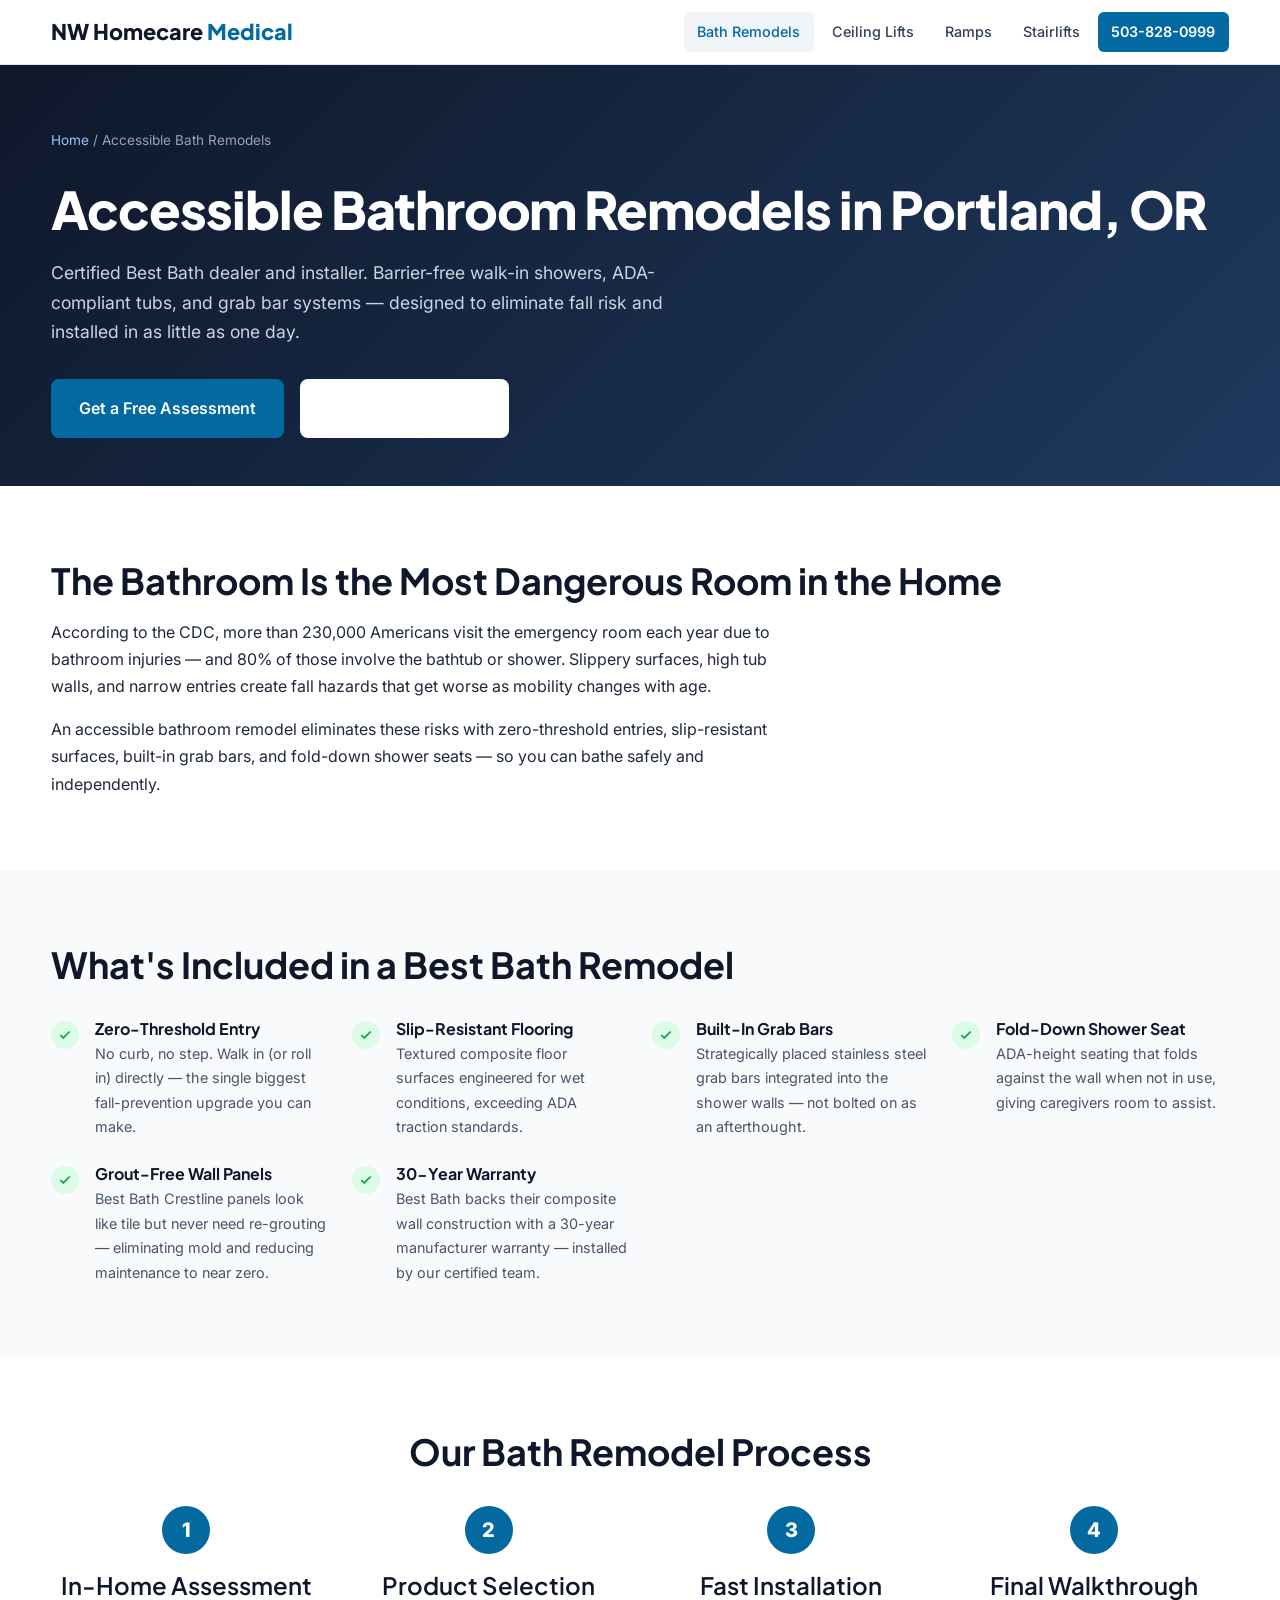
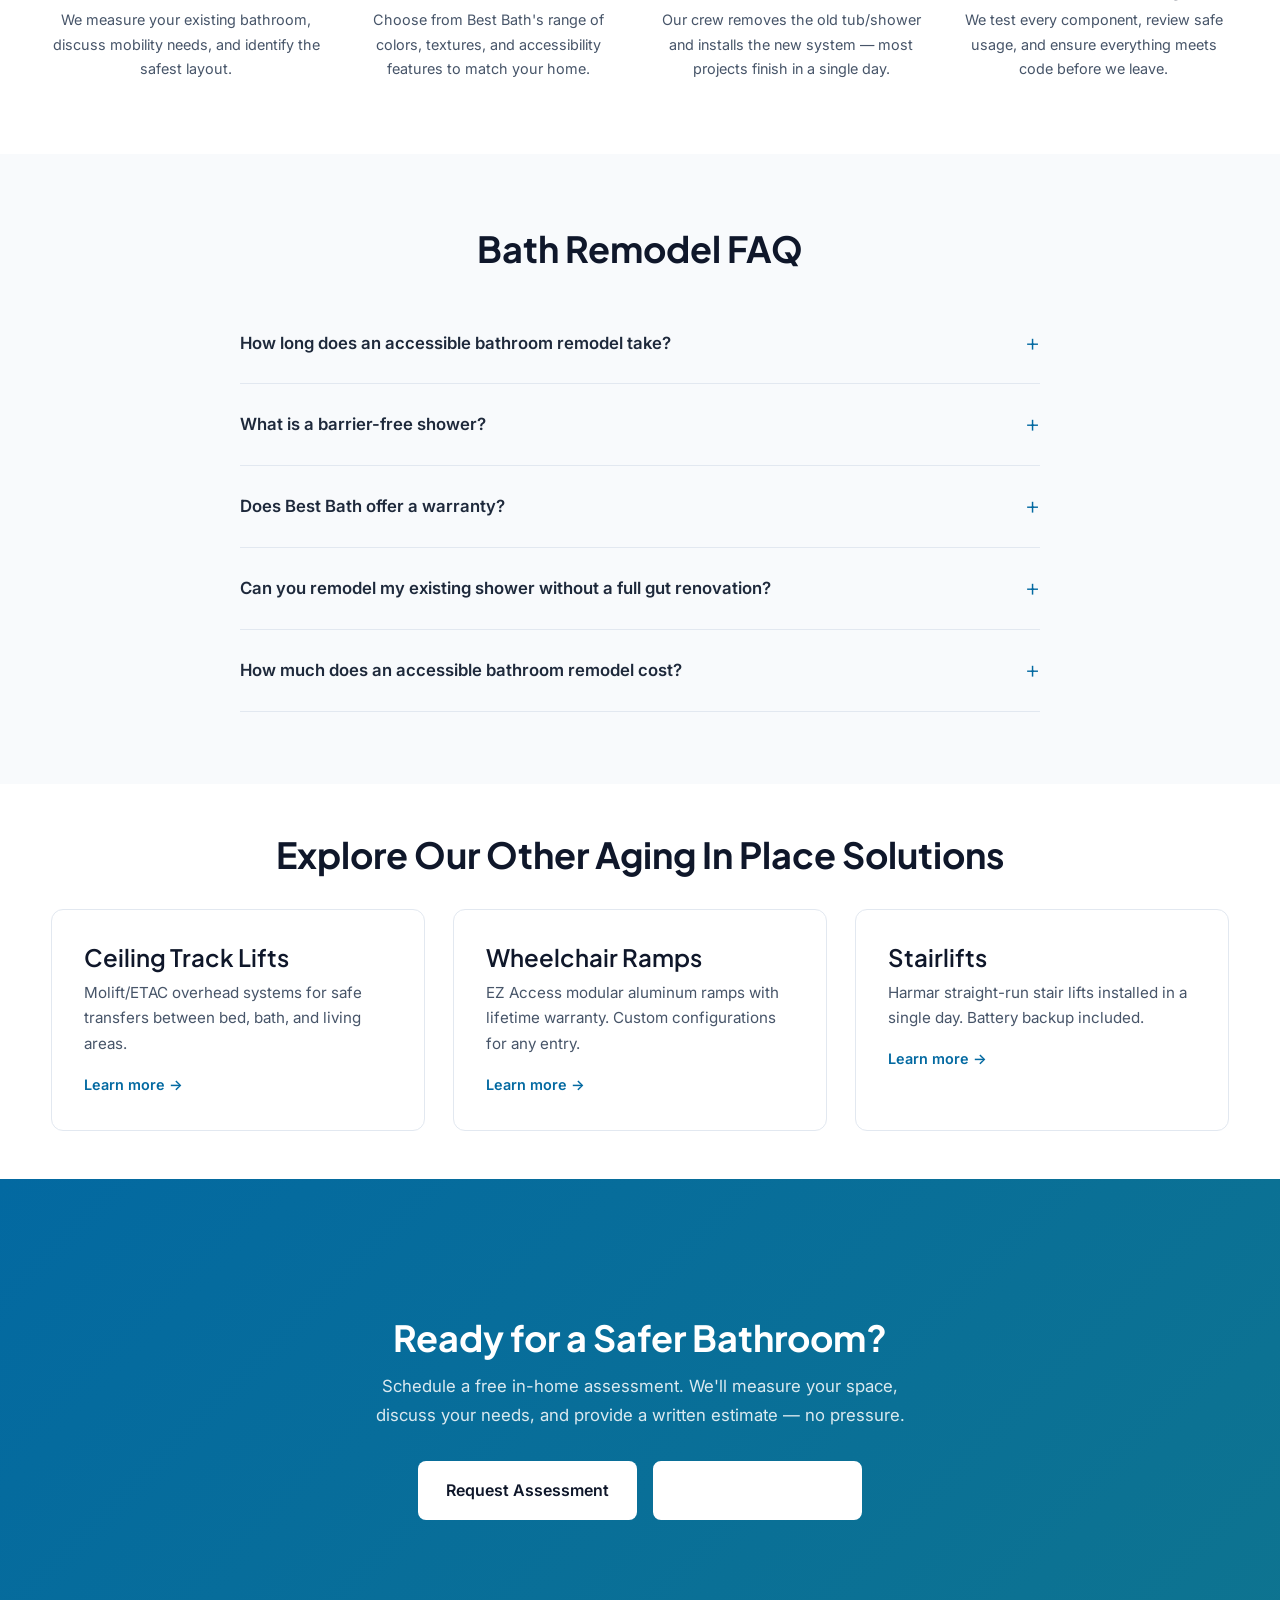
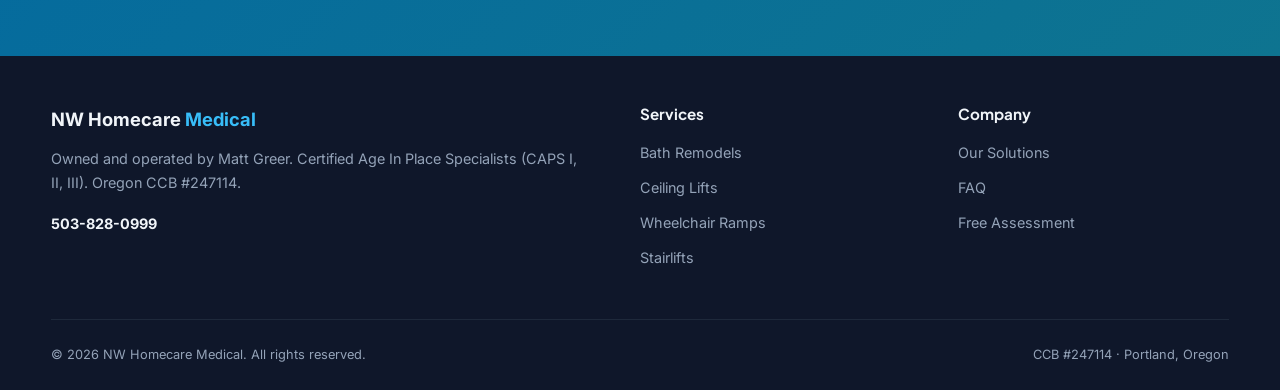
==== bath-remodel/index.html @ 517ac366 "Initial build: NW Homecare Medical demo site 5-page static site for nwhomecaremed.com with full SEO/" ====
<!DOCTYPE html>
<html lang="en">
<head>
    <meta charset="UTF-8">
    <meta name="viewport" content="width=device-width, initial-scale=1">

    <title>Accessible Bathroom Remodel Portland — Best Bath Walk-In Showers | NW Homecare Medical</title>
    <meta name="description" content="Best Bath certified dealer in Portland, OR. Barrier-free walk-in showers, ADA-compliant tubs &amp; grab bars. 30-year warranty. Installed in as little as one day. Free assessment — call 503-828-0999.">
    <meta name="robots" content="index, follow, max-image-preview:large">
    <link rel="canonical" href="https://nwhomecaremed.com/bath-remodel/">

    <meta property="og:locale" content="en_US">
    <meta property="og:type" content="website">
    <meta property="og:title" content="Accessible Bathroom Remodel Portland — Best Bath Walk-In Showers">
    <meta property="og:description" content="Barrier-free walk-in showers and ADA-compliant bathroom retrofits by a CAPS-certified installer in Portland, OR. 30-year warranty.">
    <meta property="og:url" content="https://nwhomecaremed.com/bath-remodel/">
    <meta property="og:site_name" content="NW Homecare Medical">
    <meta name="twitter:card" content="summary_large_image">

    <link rel="preconnect" href="https://fonts.googleapis.com">
    <link rel="preconnect" href="https://fonts.gstatic.com" crossorigin>
    <link href="https://fonts.googleapis.com/css2?family=Inter:wght@400;500;600&family=Plus+Jakarta+Sans:wght@600;700;800&display=swap" rel="stylesheet">
    <link rel="stylesheet" href="/assets/css/main.css">

    <script type="application/ld+json">
    {
        "@context": "https://schema.org",
        "@type": "Service",
        "serviceType": "Accessible Bathroom Remodel",
        "provider": {
            "@type": "HomeAndConstructionBusiness",
            "name": "NW Homecare Medical",
            "telephone": "+1-503-828-0999",
            "url": "https://nwhomecaremed.com",
            "address": {"@type": "PostalAddress", "addressLocality": "Portland", "addressRegion": "OR", "addressCountry": "US"}
        },
        "areaServed": {"@type": "State", "name": "Oregon"},
        "description": "Best Bath certified dealer providing barrier-free walk-in shower installations, ADA-compliant tub retrofits, and grab bar systems for aging in place.",
        "brand": {"@type": "Brand", "name": "Best Bath"}
    }
    </script>

    <script type="application/ld+json">
    {
        "@context": "https://schema.org",
        "@type": "FAQPage",
        "mainEntity": [
            {
                "@type": "Question",
                "name": "How long does an accessible bathroom remodel take?",
                "acceptedAnswer": {"@type": "Answer", "text": "Most Best Bath walk-in shower installations are completed in one day. A more complex full-bathroom remodel with plumbing changes may take 2–3 days."}
            },
            {
                "@type": "Question",
                "name": "What is a barrier-free shower?",
                "acceptedAnswer": {"@type": "Answer", "text": "A barrier-free (or zero-threshold) shower has no step or curb to step over. This eliminates the #1 bathroom fall hazard and allows wheelchair or walker access directly into the shower."}
            },
            {
                "@type": "Question",
                "name": "Does Best Bath offer a warranty?",
                "acceptedAnswer": {"@type": "Answer", "text": "Yes. Best Bath offers a 30-year warranty on their composite wall construction. As a certified dealer, NW Homecare Medical ensures your installation is fully covered."}
            },
            {
                "@type": "Question",
                "name": "Can you remodel my existing shower without a full gut renovation?",
                "acceptedAnswer": {"@type": "Answer", "text": "Yes. Best Bath's multi-piece prefabricated systems are designed to retrofit into existing bathroom spaces. In many cases we can install a new accessible shower without tearing down walls."}
            }
        ]
    }
    </script>
</head>
<body>

<!-- HEADER -->
<header class="site-header">
    <div class="container header-inner">
        <a href="/" class="logo">NW Homecare <span>Medical</span></a>
        <button class="nav-toggle" aria-label="Toggle navigation" onclick="document.querySelector('.nav-main').classList.toggle('open')">
            <span></span><span></span><span></span>
        </button>
        <nav class="nav-main" aria-label="Main">
            <a href="/bath-remodel/" class="active">Bath Remodels</a>
            <a href="/overhead-lifts/">Ceiling Lifts</a>
            <a href="/wheelchair-ramps/">Ramps</a>
            <a href="/stairlifts/">Stairlifts</a>
            <a href="tel:5038280999" class="nav-cta">503-828-0999</a>
        </nav>
    </div>
</header>

<!-- HERO -->
<section class="service-hero">
    <div class="container">
        <div class="breadcrumb"><a href="/">Home</a> / Accessible Bath Remodels</div>
        <h1>Accessible Bathroom Remodels in Portland, OR</h1>
        <p>Certified Best Bath dealer and installer. Barrier-free walk-in showers, ADA-compliant tubs, and grab bar systems — designed to eliminate fall risk and installed in as little as one day.</p>
        <div class="btn-group mt-2" style="justify-content:flex-start">
            <a href="/#contact" class="btn btn-primary">Get a Free Assessment</a>
            <a href="tel:5038280999" class="btn btn-secondary" style="border-color:#fff;color:#fff">Call 503-828-0999</a>
        </div>
    </div>
</section>

<!-- WHY BATHROOM FALLS MATTER -->
<section class="section">
    <div class="container">
        <h2>The Bathroom Is the Most Dangerous Room in the Home</h2>
        <p class="mt-1">According to the CDC, more than 230,000 Americans visit the emergency room each year due to bathroom injuries — and 80% of those involve the bathtub or shower. Slippery surfaces, high tub walls, and narrow entries create fall hazards that get worse as mobility changes with age.</p>
        <p class="mt-1">An accessible bathroom remodel eliminates these risks with zero-threshold entries, slip-resistant surfaces, built-in grab bars, and fold-down shower seats — so you can bathe safely and independently.</p>
    </div>
</section>

<!-- FEATURES -->
<section class="section section--alt">
    <div class="container">
        <h2>What's Included in a Best Bath Remodel</h2>
        <div class="features-grid mt-2">
            <div class="feature">
                <div class="feature-check"><svg viewBox="0 0 24 24" fill="none" stroke="currentColor" stroke-width="3"><path d="M20 6L9 17l-5-5"/></svg></div>
                <div>
                    <h4>Zero-Threshold Entry</h4>
                    <p>No curb, no step. Walk in (or roll in) directly — the single biggest fall-prevention upgrade you can make.</p>
                </div>
            </div>
            <div class="feature">
                <div class="feature-check"><svg viewBox="0 0 24 24" fill="none" stroke="currentColor" stroke-width="3"><path d="M20 6L9 17l-5-5"/></svg></div>
                <div>
                    <h4>Slip-Resistant Flooring</h4>
                    <p>Textured composite floor surfaces engineered for wet conditions, exceeding ADA traction standards.</p>
                </div>
            </div>
            <div class="feature">
                <div class="feature-check"><svg viewBox="0 0 24 24" fill="none" stroke="currentColor" stroke-width="3"><path d="M20 6L9 17l-5-5"/></svg></div>
                <div>
                    <h4>Built-In Grab Bars</h4>
                    <p>Strategically placed stainless steel grab bars integrated into the shower walls — not bolted on as an afterthought.</p>
                </div>
            </div>
            <div class="feature">
                <div class="feature-check"><svg viewBox="0 0 24 24" fill="none" stroke="currentColor" stroke-width="3"><path d="M20 6L9 17l-5-5"/></svg></div>
                <div>
                    <h4>Fold-Down Shower Seat</h4>
                    <p>ADA-height seating that folds against the wall when not in use, giving caregivers room to assist.</p>
                </div>
            </div>
            <div class="feature">
                <div class="feature-check"><svg viewBox="0 0 24 24" fill="none" stroke="currentColor" stroke-width="3"><path d="M20 6L9 17l-5-5"/></svg></div>
                <div>
                    <h4>Grout-Free Wall Panels</h4>
                    <p>Best Bath Crestline panels look like tile but never need re-grouting — eliminating mold and reducing maintenance to near zero.</p>
                </div>
            </div>
            <div class="feature">
                <div class="feature-check"><svg viewBox="0 0 24 24" fill="none" stroke="currentColor" stroke-width="3"><path d="M20 6L9 17l-5-5"/></svg></div>
                <div>
                    <h4>30-Year Warranty</h4>
                    <p>Best Bath backs their composite wall construction with a 30-year manufacturer warranty — installed by our certified team.</p>
                </div>
            </div>
        </div>
    </div>
</section>

<!-- PROCESS -->
<section class="section">
    <div class="container">
        <h2 class="text-center">Our Bath Remodel Process</h2>
        <div class="process-steps">
            <div class="step">
                <h3>In-Home Assessment</h3>
                <p>We measure your existing bathroom, discuss mobility needs, and identify the safest layout.</p>
            </div>
            <div class="step">
                <h3>Product Selection</h3>
                <p>Choose from Best Bath's range of colors, textures, and accessibility features to match your home.</p>
            </div>
            <div class="step">
                <h3>Fast Installation</h3>
                <p>Our crew removes the old tub/shower and installs the new system — most projects finish in a single day.</p>
            </div>
            <div class="step">
                <h3>Final Walkthrough</h3>
                <p>We test every component, review safe usage, and ensure everything meets code before we leave.</p>
            </div>
        </div>
    </div>
</section>

<!-- FAQ -->
<section class="section section--alt" id="faq">
    <div class="container">
        <h2 class="text-center">Bath Remodel FAQ</h2>
        <div class="faq-list">
            <details class="faq-item">
                <summary>How long does an accessible bathroom remodel take?</summary>
                <div class="faq-answer">Most Best Bath walk-in shower installations are completed in one day. A more complex full-bathroom remodel with plumbing changes may take 2–3 days. We'll give you a clear timeline during your assessment.</div>
            </details>
            <details class="faq-item">
                <summary>What is a barrier-free shower?</summary>
                <div class="faq-answer">A barrier-free (or zero-threshold) shower has no step or curb to step over. This eliminates the #1 bathroom fall hazard and allows wheelchair or walker access directly into the shower area.</div>
            </details>
            <details class="faq-item">
                <summary>Does Best Bath offer a warranty?</summary>
                <div class="faq-answer">Yes. Best Bath offers a 30-year warranty on their composite wall construction. As a certified dealer, NW Homecare Medical ensures your installation is fully backed by the manufacturer.</div>
            </details>
            <details class="faq-item">
                <summary>Can you remodel my existing shower without a full gut renovation?</summary>
                <div class="faq-answer">In most cases, yes. Best Bath's multi-piece prefabricated systems are designed to retrofit into existing bathroom spaces without tearing down walls. We fit the new system within your current footprint.</div>
            </details>
            <details class="faq-item">
                <summary>How much does an accessible bathroom remodel cost?</summary>
                <div class="faq-answer">A typical Best Bath walk-in shower retrofit ranges from $5,000 to $15,000 depending on size, features, and site conditions. We provide free written estimates after an in-home assessment.</div>
            </details>
        </div>
    </div>
</section>

<!-- CROSS-LINKS -->
<section class="section cross-links">
    <div class="container">
        <h2>Explore Our Other Aging In Place Solutions</h2>
        <div class="card-grid">
            <a href="/overhead-lifts/" class="card" style="text-decoration:none;color:inherit">
                <h3>Ceiling Track Lifts</h3>
                <p>Molift/ETAC overhead systems for safe transfers between bed, bath, and living areas.</p>
                <span class="card-link">Learn more →</span>
            </a>
            <a href="/wheelchair-ramps/" class="card" style="text-decoration:none;color:inherit">
                <h3>Wheelchair Ramps</h3>
                <p>EZ Access modular aluminum ramps with lifetime warranty. Custom configurations for any entry.</p>
                <span class="card-link">Learn more →</span>
            </a>
            <a href="/stairlifts/" class="card" style="text-decoration:none;color:inherit">
                <h3>Stairlifts</h3>
                <p>Harmar straight-run stair lifts installed in a single day. Battery backup included.</p>
                <span class="card-link">Learn more →</span>
            </a>
        </div>
    </div>
</section>

<!-- CTA -->
<section class="section section--accent" id="cta">
    <div class="container cta-banner">
        <h2>Ready for a Safer Bathroom?</h2>
        <p>Schedule a free in-home assessment. We'll measure your space, discuss your needs, and provide a written estimate — no pressure.</p>
        <div class="btn-group">
            <a href="/#contact" class="btn btn-white">Request Assessment</a>
            <a href="tel:5038280999" class="btn btn-secondary" style="border-color:#fff;color:#fff">Call 503-828-0999</a>
        </div>
    </div>
</section>

<!-- FOOTER -->
<footer class="site-footer">
    <div class="container">
        <div class="footer-grid">
            <div>
                <div class="footer-brand">NW Homecare <span>Medical</span></div>
                <p>Owned and operated by Matt Greer. Certified Age In Place Specialists (CAPS I, II, III). Oregon CCB #247114.</p>
                <p class="mt-1"><strong style="color:#f1f5f9">503-828-0999</strong></p>
            </div>
            <div>
                <h4>Services</h4>
                <ul>
                    <li><a href="/bath-remodel/">Bath Remodels</a></li>
                    <li><a href="/overhead-lifts/">Ceiling Lifts</a></li>
                    <li><a href="/wheelchair-ramps/">Wheelchair Ramps</a></li>
                    <li><a href="/stairlifts/">Stairlifts</a></li>
                </ul>
            </div>
            <div>
                <h4>Company</h4>
                <ul>
                    <li><a href="/#services">Our Solutions</a></li>
                    <li><a href="/#faq">FAQ</a></li>
                    <li><a href="/#contact">Free Assessment</a></li>
                </ul>
            </div>
        </div>
        <div class="footer-bottom">
            <span>&copy; 2026 NW Homecare Medical. All rights reserved.</span>
            <span>CCB #247114 · Portland, Oregon</span>
        </div>
    </div>
</footer>

</body>
</html>
---- assets/css/main.css ----
/* ── Reset & Base ─────────────────────────────────────── */
*,*::before,*::after{box-sizing:border-box;margin:0;padding:0}
html{scroll-behavior:smooth;-webkit-text-size-adjust:100%}
body{font-family:'Inter',system-ui,-apple-system,sans-serif;color:#1e293b;line-height:1.7;background:#fff}
img{max-width:100%;height:auto;display:block}
a{color:#0369a1;text-decoration:none;transition:color .2s}
a:hover{color:#0c4a6e}
ul,ol{list-style:none}

/* ── Typography ──────────────────────────────────────── */
h1,h2,h3,h4{font-family:'Plus Jakarta Sans','Inter',system-ui,sans-serif;color:#0f172a;line-height:1.25}
h1{font-size:clamp(2rem,5vw,3.25rem);font-weight:800;letter-spacing:-.02em}
h2{font-size:clamp(1.5rem,3.5vw,2.25rem);font-weight:700}
h3{font-size:clamp(1.15rem,2.5vw,1.5rem);font-weight:600}
p{max-width:72ch}

/* ── Layout ──────────────────────────────────────────── */
.container{width:min(1200px,92%);margin-inline:auto}
.section{padding:4.5rem 0}
.section--alt{background:#f8fafc}
.section--dark{background:#0f172a;color:#e2e8f0}
.section--dark h2,.section--dark h3{color:#f1f5f9}
.section--accent{background:linear-gradient(135deg,#0369a1 0%,#0e7490 100%);color:#fff}
.section--accent h2,.section--accent h3{color:#fff}

/* ── Header ──────────────────────────────────────────── */
.site-header{background:#fff;border-bottom:1px solid #e2e8f0;position:sticky;top:0;z-index:100}
.header-inner{display:flex;align-items:center;justify-content:space-between;padding:.75rem 0;gap:1rem}
.logo{font-family:'Plus Jakarta Sans','Inter',sans-serif;font-size:1.35rem;font-weight:800;color:#0f172a;white-space:nowrap}
.logo span{color:#0369a1}
.header-phone{font-weight:700;font-size:1.1rem;color:#0369a1;white-space:nowrap}
.header-phone:hover{color:#0c4a6e}

/* Navigation */
.nav-toggle{display:none;background:none;border:none;cursor:pointer;padding:.5rem}
.nav-toggle span{display:block;width:24px;height:2px;background:#0f172a;margin:5px 0;transition:all .3s}
.nav-main{display:flex;align-items:center;gap:.25rem}
.nav-main a{padding:.5rem .85rem;border-radius:6px;font-size:.9rem;font-weight:500;color:#334155;transition:all .2s}
.nav-main a:hover,.nav-main a.active{background:#f1f5f9;color:#0369a1}
.nav-cta{background:#0369a1 !important;color:#fff !important;font-weight:600 !important}
.nav-cta:hover{background:#0c4a6e !important}

@media(max-width:860px){
  .nav-toggle{display:block}
  .nav-main{display:none;position:absolute;top:100%;left:0;right:0;background:#fff;flex-direction:column;padding:1rem;border-bottom:1px solid #e2e8f0;box-shadow:0 8px 24px rgba(0,0,0,.08)}
  .nav-main.open{display:flex}
  .nav-main a{width:100%;padding:.75rem 1rem}
}

/* ── Hero ────────────────────────────────────────────── */
.hero{background:linear-gradient(135deg,#0f172a 0%,#1e3a5f 100%);color:#fff;padding:5rem 0 4rem;text-align:center}
.hero h1{color:#fff;margin-bottom:1rem}
.hero-sub{font-size:clamp(1.05rem,2.2vw,1.35rem);color:#cbd5e1;max-width:640px;margin:0 auto 2rem}
.hero-badges{display:flex;flex-wrap:wrap;justify-content:center;gap:.75rem;margin-bottom:2.5rem}
.badge{display:inline-flex;align-items:center;gap:.4rem;background:rgba(255,255,255,.1);border:1px solid rgba(255,255,255,.15);padding:.45rem 1rem;border-radius:999px;font-size:.85rem;font-weight:500;color:#e2e8f0}
.badge svg{width:16px;height:16px;flex-shrink:0}

/* ── Buttons ─────────────────────────────────────────── */
.btn{display:inline-flex;align-items:center;gap:.5rem;padding:.85rem 1.75rem;border-radius:8px;font-weight:600;font-size:1rem;border:none;cursor:pointer;transition:all .25s}
.btn-primary{background:#0369a1;color:#fff}
.btn-primary:hover{background:#0c4a6e;color:#fff;transform:translateY(-1px);box-shadow:0 4px 12px rgba(3,105,161,.3)}
.btn-secondary{background:#fff;color:#0369a1;border:2px solid #0369a1}
.btn-secondary:hover{background:#f0f9ff;color:#0c4a6e}
.btn-white{background:#fff;color:#0f172a}
.btn-white:hover{background:#f1f5f9;transform:translateY(-1px)}

.btn-group{display:flex;flex-wrap:wrap;gap:1rem;justify-content:center}

/* ── Cards ───────────────────────────────────────────── */
.card-grid{display:grid;grid-template-columns:repeat(auto-fit,minmax(280px,1fr));gap:1.75rem;margin-top:2rem}
.card{background:#fff;border-radius:12px;padding:2rem;border:1px solid #e2e8f0;transition:all .3s}
.card:hover{border-color:#0369a1;box-shadow:0 8px 24px rgba(3,105,161,.1);transform:translateY(-2px)}
.card-icon{width:48px;height:48px;background:linear-gradient(135deg,#e0f2fe,#bae6fd);border-radius:10px;display:flex;align-items:center;justify-content:center;margin-bottom:1.25rem}
.card-icon svg{width:24px;height:24px;color:#0369a1}
.card h3{margin-bottom:.5rem}
.card p{color:#475569;font-size:.95rem}
.card .card-link{display:inline-flex;align-items:center;gap:.35rem;margin-top:1rem;font-weight:600;font-size:.9rem;color:#0369a1}
.card .card-link:hover{gap:.5rem}

/* ── Service Page Hero ───────────────────────────────── */
.service-hero{background:linear-gradient(135deg,#0f172a 0%,#1e3a5f 100%);color:#fff;padding:4rem 0 3rem}
.service-hero .breadcrumb{font-size:.85rem;color:#94a3b8;margin-bottom:1.5rem}
.service-hero .breadcrumb a{color:#93c5fd}
.service-hero .breadcrumb a:hover{color:#fff}
.service-hero h1{color:#fff;margin-bottom:1rem}
.service-hero p{color:#cbd5e1;font-size:1.1rem;max-width:640px}

/* ── Features List ───────────────────────────────────── */
.features-grid{display:grid;grid-template-columns:repeat(auto-fit,minmax(260px,1fr));gap:1.5rem;margin-top:2rem}
.feature{display:flex;gap:1rem;align-items:flex-start}
.feature-check{flex-shrink:0;width:28px;height:28px;background:#dcfce7;border-radius:50%;display:flex;align-items:center;justify-content:center;margin-top:.15rem}
.feature-check svg{width:14px;height:14px;color:#16a34a}
.feature h4{font-size:1rem;margin-bottom:.2rem}
.feature p{font-size:.9rem;color:#475569}

/* ── FAQ ─────────────────────────────────────────────── */
.faq-list{max-width:800px;margin:2rem auto 0}
.faq-item{border-bottom:1px solid #e2e8f0}
.faq-item summary{padding:1.25rem 0;font-weight:600;font-size:1.05rem;cursor:pointer;list-style:none;display:flex;justify-content:space-between;align-items:center}
.faq-item summary::after{content:'+';font-size:1.5rem;color:#0369a1;font-weight:300;transition:transform .2s}
.faq-item[open] summary::after{transform:rotate(45deg)}
.faq-item .faq-answer{padding:0 0 1.25rem;color:#475569;line-height:1.8}

/* ── CTA Banner ──────────────────────────────────────── */
.cta-banner{text-align:center;padding:4rem 0}
.cta-banner h2{margin-bottom:.75rem}
.cta-banner p{color:rgba(255,255,255,.85);margin:0 auto 2rem;max-width:540px;font-size:1.05rem}

/* ── Form ────────────────────────────────────────────── */
.form-grid{display:grid;grid-template-columns:1fr 1fr;gap:1rem;max-width:640px;margin:0 auto}
.form-grid .full{grid-column:1/-1}
.form-field label{display:block;font-weight:600;font-size:.85rem;margin-bottom:.35rem;color:#334155}
.form-field input,.form-field select,.form-field textarea{width:100%;padding:.7rem 1rem;border:1px solid #cbd5e1;border-radius:8px;font-size:.95rem;font-family:inherit;transition:border-color .2s}
.form-field input:focus,.form-field select:focus,.form-field textarea:focus{outline:none;border-color:#0369a1;box-shadow:0 0 0 3px rgba(3,105,161,.1)}
.form-field textarea{resize:vertical;min-height:100px}

@media(max-width:600px){
  .form-grid{grid-template-columns:1fr}
}

/* ── Stats Bar ───────────────────────────────────────── */
.stats-bar{display:grid;grid-template-columns:repeat(auto-fit,minmax(160px,1fr));gap:2rem;text-align:center;padding:2rem 0}
.stat-num{font-size:2.25rem;font-weight:800;color:#0369a1}
.section--dark .stat-num{color:#38bdf8}
.stat-label{font-size:.9rem;color:#64748b;margin-top:.25rem}
.section--dark .stat-label{color:#94a3b8}

/* ── Process Steps ───────────────────────────────────── */
.process-steps{display:grid;grid-template-columns:repeat(auto-fit,minmax(220px,1fr));gap:2rem;margin-top:2rem;counter-reset:step}
.step{text-align:center;position:relative}
.step::before{counter-increment:step;content:counter(step);display:flex;align-items:center;justify-content:center;width:48px;height:48px;background:#0369a1;color:#fff;font-weight:800;font-size:1.25rem;border-radius:50%;margin:0 auto 1rem}
.step h3{margin-bottom:.5rem}
.step p{font-size:.9rem;color:#475569}

/* ── Footer ──────────────────────────────────────────── */
.site-footer{background:#0f172a;color:#94a3b8;padding:3rem 0 1.5rem}
.footer-grid{display:grid;grid-template-columns:2fr 1fr 1fr;gap:3rem;margin-bottom:2.5rem}
.footer-brand{font-size:1.15rem;font-weight:700;color:#f1f5f9;margin-bottom:.75rem}
.footer-brand span{color:#38bdf8}
.site-footer p{font-size:.9rem;line-height:1.7}
.site-footer h4{color:#f1f5f9;font-size:.95rem;margin-bottom:1rem}
.site-footer ul li{margin-bottom:.5rem}
.site-footer ul a{color:#94a3b8;font-size:.9rem}
.site-footer ul a:hover{color:#38bdf8}
.footer-bottom{border-top:1px solid #1e293b;padding-top:1.5rem;display:flex;flex-wrap:wrap;justify-content:space-between;font-size:.8rem;gap:.5rem}
.footer-bottom a{color:#94a3b8}
.footer-bottom a:hover{color:#38bdf8}

@media(max-width:700px){
  .footer-grid{grid-template-columns:1fr}
}

/* ── Utilities ───────────────────────────────────────── */
.text-center{text-align:center}
.mt-1{margin-top:1rem}.mt-2{margin-top:2rem}.mt-3{margin-top:3rem}
.mb-1{margin-bottom:1rem}.mb-2{margin-bottom:2rem}
.visually-hidden{position:absolute;width:1px;height:1px;overflow:hidden;clip:rect(0,0,0,0);white-space:nowrap}

/* ── Cross-link Banner ───────────────────────────────── */
.cross-links{padding:3rem 0}
.cross-links h2{text-align:center;margin-bottom:2rem}
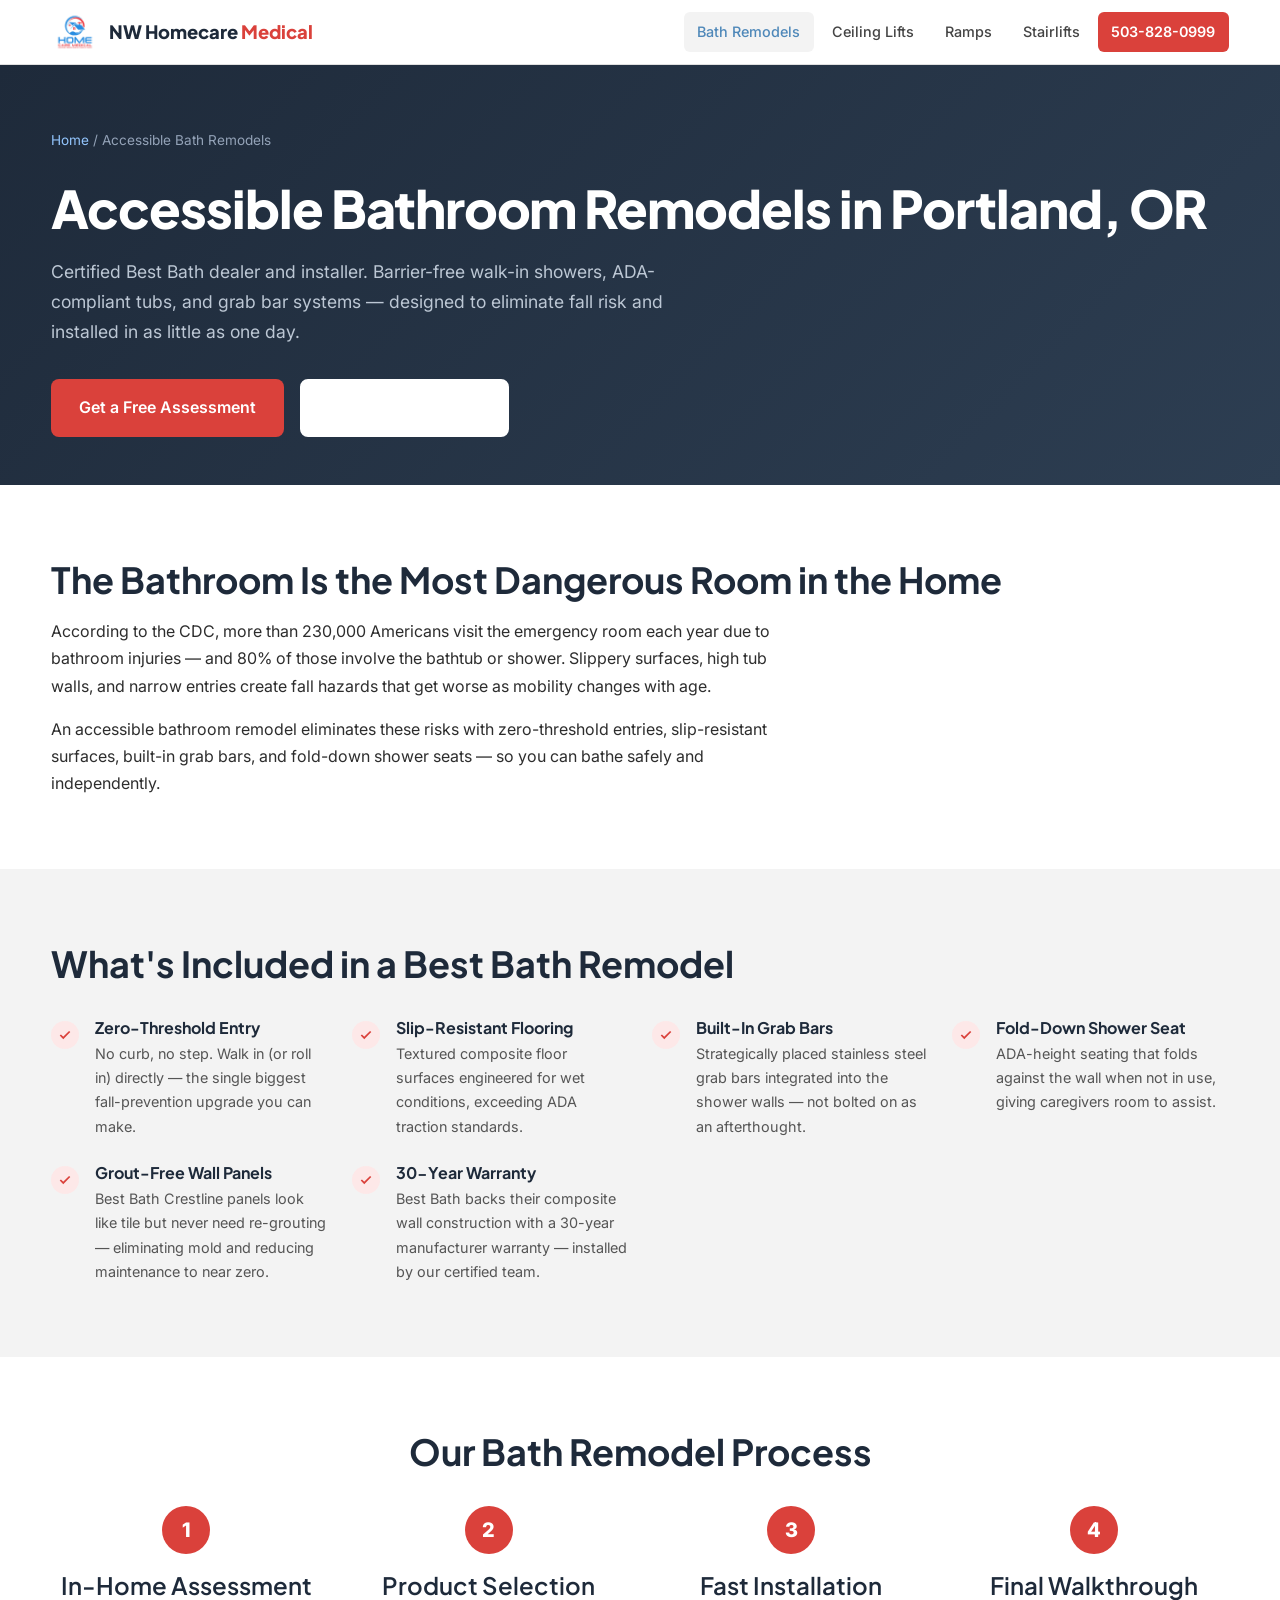
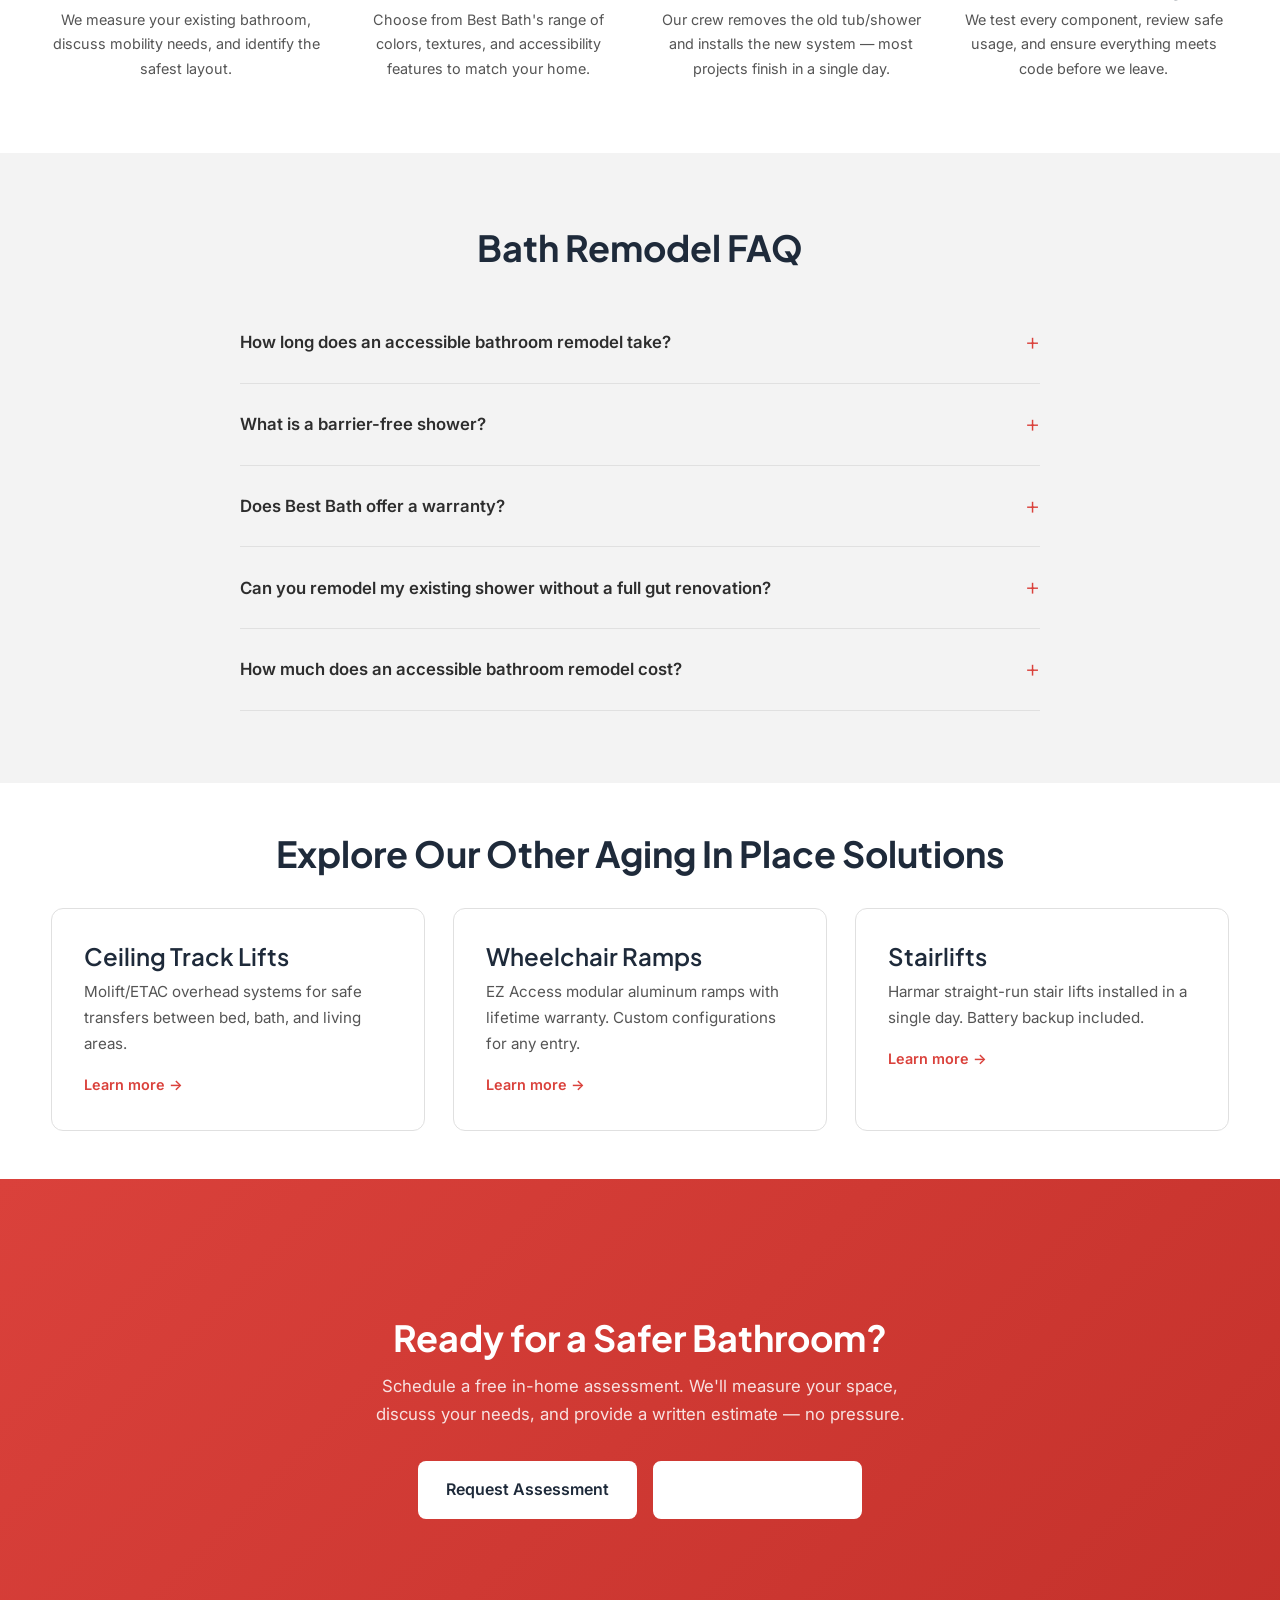
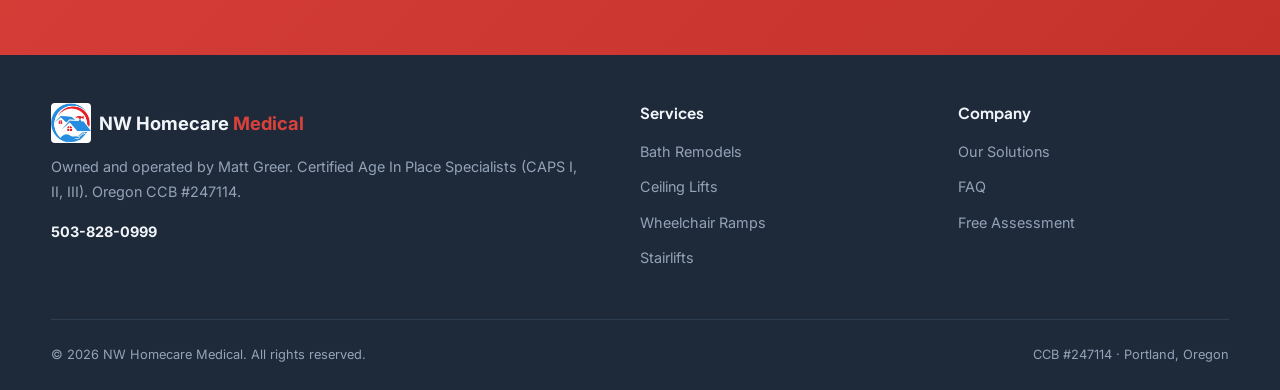
==== commit c9a54eab: "Rebrand: use existing logo + color scheme from nwhomecaremed.com - Downloaded logo (stacked-logo-spa" ====
--- a/bath-remodel/index.html
+++ b/bath-remodel/index.html
@@ -20,6 +20,11 @@
     <link rel="preconnect" href="https://fonts.googleapis.com">
     <link rel="preconnect" href="https://fonts.gstatic.com" crossorigin>
     <link href="https://fonts.googleapis.com/css2?family=Inter:wght@400;500;600&family=Plus+Jakarta+Sans:wght@600;700;800&display=swap" rel="stylesheet">
+    <meta name="theme-color" content="#1e2a3a">
+    <meta name="apple-mobile-web-app-status-bar-style" content="black-translucent">
+    <link rel="icon" href="/assets/images/favicon.jpg" sizes="32x32">
+    <link rel="icon" href="/assets/images/favicon-300.jpg" sizes="192x192">
+    <link rel="apple-touch-icon" href="/assets/images/favicon-300.jpg">
     <link rel="stylesheet" href="/assets/css/main.css">
 
     <script type="application/ld+json">
@@ -74,7 +79,10 @@
 <!-- HEADER -->
 <header class="site-header">
     <div class="container header-inner">
-        <a href="/" class="logo">NW Homecare <span>Medical</span></a>
+        <a href="/" class="header-logo">
+            <img src="/assets/images/logo.jpg" alt="NW Homecare Medical" width="800" height="800">
+            <div class="header-logo-text">NW Homecare <span>Medical</span></div>
+        </a>
         <button class="nav-toggle" aria-label="Toggle navigation" onclick="document.querySelector('.nav-main').classList.toggle('open')">
             <span></span><span></span><span></span>
         </button>
@@ -256,7 +264,10 @@
     <div class="container">
         <div class="footer-grid">
             <div>
-                <div class="footer-brand">NW Homecare <span>Medical</span></div>
+                <div class="footer-logo">
+                    <img src="/assets/images/favicon-300.jpg" alt="NW Homecare Medical" width="300" height="300">
+                    <div class="footer-brand">NW Homecare <span>Medical</span></div>
+                </div>
                 <p>Owned and operated by Matt Greer. Certified Age In Place Specialists (CAPS I, II, III). Oregon CCB #247114.</p>
                 <p class="mt-1"><strong style="color:#f1f5f9">503-828-0999</strong></p>
             </div>
@@ -285,5 +296,20 @@
     </div>
 </footer>
 
+<!-- Mobile Sticky CTA -->
+<div class="mobile-cta-bar">
+    <div class="container">
+        <a href="tel:5038280999" class="mcta-call">Call Now</a>
+        <a href="/#contact" class="mcta-form">Free Assessment</a>
+    </div>
+</div>
+
+<script>
+(function(){
+  var nav=document.querySelector('.nav-main');
+  nav.addEventListener('click',function(e){if(e.target.tagName==='A')nav.classList.remove('open')});
+})();
+</script>
+
 </body>
 </html>
--- a/assets/css/main.css
+++ b/assets/css/main.css
@@ -1,14 +1,20 @@
 /* ── Reset & Base ─────────────────────────────────────── */
 *,*::before,*::after{box-sizing:border-box;margin:0;padding:0}
 html{scroll-behavior:smooth;-webkit-text-size-adjust:100%}
-body{font-family:'Inter',system-ui,-apple-system,sans-serif;color:#1e293b;line-height:1.7;background:#fff}
+body{font-family:'Inter',system-ui,-apple-system,sans-serif;color:#2d2d2d;line-height:1.7;background:#fff}
 img{max-width:100%;height:auto;display:block}
-a{color:#0369a1;text-decoration:none;transition:color .2s}
-a:hover{color:#0c4a6e}
+a{color:#4F88B9;text-decoration:none;transition:color .2s}
+a:hover{color:#3a6d94}
 ul,ol{list-style:none}
 
+/* ── Brand Colors ────────────────────────────────────── */
+/* Primary Red:    #DA413B  (CTAs, accents, urgency)     */
+/* Secondary Blue: #4F88B9  (links, trust, headings)     */
+/* Dark:           #1e2a3a  (header, footer, heroes)     */
+/* Light BG:       #F3F3F3  (alt sections)               */
+
 /* ── Typography ──────────────────────────────────────── */
-h1,h2,h3,h4{font-family:'Plus Jakarta Sans','Inter',system-ui,sans-serif;color:#0f172a;line-height:1.25}
+h1,h2,h3,h4{font-family:'Plus Jakarta Sans','Inter',system-ui,sans-serif;color:#1e2a3a;line-height:1.25}
 h1{font-size:clamp(2rem,5vw,3.25rem);font-weight:800;letter-spacing:-.02em}
 h2{font-size:clamp(1.5rem,3.5vw,2.25rem);font-weight:700}
 h3{font-size:clamp(1.15rem,2.5vw,1.5rem);font-weight:600}
@@ -17,89 +23,91 @@
 /* ── Layout ──────────────────────────────────────────── */
 .container{width:min(1200px,92%);margin-inline:auto}
 .section{padding:4.5rem 0}
-.section--alt{background:#f8fafc}
-.section--dark{background:#0f172a;color:#e2e8f0}
+.section--alt{background:#F3F3F3}
+.section--dark{background:#1e2a3a;color:#dce3ea}
 .section--dark h2,.section--dark h3{color:#f1f5f9}
-.section--accent{background:linear-gradient(135deg,#0369a1 0%,#0e7490 100%);color:#fff}
+.section--accent{background:linear-gradient(135deg,#DA413B 0%,#c4312b 100%);color:#fff}
 .section--accent h2,.section--accent h3{color:#fff}
 
 /* ── Header ──────────────────────────────────────────── */
-.site-header{background:#fff;border-bottom:1px solid #e2e8f0;position:sticky;top:0;z-index:100}
-.header-inner{display:flex;align-items:center;justify-content:space-between;padding:.75rem 0;gap:1rem}
-.logo{font-family:'Plus Jakarta Sans','Inter',sans-serif;font-size:1.35rem;font-weight:800;color:#0f172a;white-space:nowrap}
-.logo span{color:#0369a1}
-.header-phone{font-weight:700;font-size:1.1rem;color:#0369a1;white-space:nowrap}
-.header-phone:hover{color:#0c4a6e}
+.site-header{background:#fff;border-bottom:1px solid #e0e0e0;position:sticky;top:0;z-index:100}
+.header-inner{display:flex;align-items:center;justify-content:space-between;padding:.5rem 0;gap:1rem}
+.header-logo{display:flex;align-items:center;gap:.6rem;text-decoration:none}
+.header-logo img{height:48px;width:auto}
+.header-logo-text{font-family:'Plus Jakarta Sans','Inter',sans-serif;font-size:1.15rem;font-weight:800;color:#1e2a3a;white-space:nowrap;line-height:1.2}
+.header-logo-text span{color:#DA413B}
 
 /* Navigation */
 .nav-toggle{display:none;background:none;border:none;cursor:pointer;padding:.5rem}
-.nav-toggle span{display:block;width:24px;height:2px;background:#0f172a;margin:5px 0;transition:all .3s}
+.nav-toggle span{display:block;width:24px;height:2px;background:#1e2a3a;margin:5px 0;transition:all .3s}
 .nav-main{display:flex;align-items:center;gap:.25rem}
-.nav-main a{padding:.5rem .85rem;border-radius:6px;font-size:.9rem;font-weight:500;color:#334155;transition:all .2s}
-.nav-main a:hover,.nav-main a.active{background:#f1f5f9;color:#0369a1}
-.nav-cta{background:#0369a1 !important;color:#fff !important;font-weight:600 !important}
-.nav-cta:hover{background:#0c4a6e !important}
+.nav-main a{padding:.5rem .85rem;border-radius:6px;font-size:.9rem;font-weight:500;color:#444;transition:all .2s}
+.nav-main a:hover,.nav-main a.active{background:#F3F3F3;color:#4F88B9}
+.nav-cta{background:#DA413B !important;color:#fff !important;font-weight:600 !important}
+.nav-cta:hover{background:#c4312b !important}
 
 @media(max-width:860px){
   .nav-toggle{display:block}
-  .nav-main{display:none;position:absolute;top:100%;left:0;right:0;background:#fff;flex-direction:column;padding:1rem;border-bottom:1px solid #e2e8f0;box-shadow:0 8px 24px rgba(0,0,0,.08)}
+  .nav-main{display:none;position:absolute;top:100%;left:0;right:0;background:#fff;flex-direction:column;padding:1rem;border-bottom:1px solid #e0e0e0;box-shadow:0 8px 24px rgba(0,0,0,.08)}
   .nav-main.open{display:flex}
   .nav-main a{width:100%;padding:.75rem 1rem}
 }
 
 /* ── Hero ────────────────────────────────────────────── */
-.hero{background:linear-gradient(135deg,#0f172a 0%,#1e3a5f 100%);color:#fff;padding:5rem 0 4rem;text-align:center}
+.hero{background:linear-gradient(135deg,#1e2a3a 0%,#2d3e52 100%);color:#fff;padding:5rem 0 4rem;text-align:center}
 .hero h1{color:#fff;margin-bottom:1rem}
-.hero-sub{font-size:clamp(1.05rem,2.2vw,1.35rem);color:#cbd5e1;max-width:640px;margin:0 auto 2rem}
+.hero-sub{font-size:clamp(1.05rem,2.2vw,1.35rem);color:#bcc7d4;max-width:640px;margin:0 auto 2rem}
 .hero-badges{display:flex;flex-wrap:wrap;justify-content:center;gap:.75rem;margin-bottom:2.5rem}
-.badge{display:inline-flex;align-items:center;gap:.4rem;background:rgba(255,255,255,.1);border:1px solid rgba(255,255,255,.15);padding:.45rem 1rem;border-radius:999px;font-size:.85rem;font-weight:500;color:#e2e8f0}
+.badge{display:inline-flex;align-items:center;gap:.4rem;background:rgba(255,255,255,.1);border:1px solid rgba(255,255,255,.15);padding:.45rem 1rem;border-radius:999px;font-size:.85rem;font-weight:500;color:#dce3ea}
 .badge svg{width:16px;height:16px;flex-shrink:0}
 
 /* ── Buttons ─────────────────────────────────────────── */
 .btn{display:inline-flex;align-items:center;gap:.5rem;padding:.85rem 1.75rem;border-radius:8px;font-weight:600;font-size:1rem;border:none;cursor:pointer;transition:all .25s}
-.btn-primary{background:#0369a1;color:#fff}
-.btn-primary:hover{background:#0c4a6e;color:#fff;transform:translateY(-1px);box-shadow:0 4px 12px rgba(3,105,161,.3)}
-.btn-secondary{background:#fff;color:#0369a1;border:2px solid #0369a1}
-.btn-secondary:hover{background:#f0f9ff;color:#0c4a6e}
-.btn-white{background:#fff;color:#0f172a}
-.btn-white:hover{background:#f1f5f9;transform:translateY(-1px)}
+.btn-primary{background:#DA413B;color:#fff}
+.btn-primary:hover{background:#c4312b;color:#fff;transform:translateY(-1px);box-shadow:0 4px 12px rgba(218,65,59,.3)}
+.btn-secondary{background:#fff;color:#DA413B;border:2px solid #DA413B}
+.btn-secondary:hover{background:#fef2f2;color:#c4312b}
+.btn-white{background:#fff;color:#1e2a3a}
+.btn-white:hover{background:#F3F3F3;transform:translateY(-1px)}
+.btn-blue{background:#4F88B9;color:#fff}
+.btn-blue:hover{background:#3a6d94;color:#fff;transform:translateY(-1px)}
 
 .btn-group{display:flex;flex-wrap:wrap;gap:1rem;justify-content:center}
 
 /* ── Cards ───────────────────────────────────────────── */
 .card-grid{display:grid;grid-template-columns:repeat(auto-fit,minmax(280px,1fr));gap:1.75rem;margin-top:2rem}
-.card{background:#fff;border-radius:12px;padding:2rem;border:1px solid #e2e8f0;transition:all .3s}
-.card:hover{border-color:#0369a1;box-shadow:0 8px 24px rgba(3,105,161,.1);transform:translateY(-2px)}
-.card-icon{width:48px;height:48px;background:linear-gradient(135deg,#e0f2fe,#bae6fd);border-radius:10px;display:flex;align-items:center;justify-content:center;margin-bottom:1.25rem}
-.card-icon svg{width:24px;height:24px;color:#0369a1}
+.card{background:#fff;border-radius:12px;padding:2rem;border:1px solid #e0e0e0;transition:all .3s}
+.card:hover{border-color:#DA413B;box-shadow:0 8px 24px rgba(218,65,59,.1);transform:translateY(-2px)}
+.card-icon{width:48px;height:48px;background:linear-gradient(135deg,#fde8e8,#fecaca);border-radius:10px;display:flex;align-items:center;justify-content:center;margin-bottom:1.25rem}
+.card-icon svg{width:24px;height:24px;color:#DA413B}
 .card h3{margin-bottom:.5rem}
-.card p{color:#475569;font-size:.95rem}
-.card .card-link{display:inline-flex;align-items:center;gap:.35rem;margin-top:1rem;font-weight:600;font-size:.9rem;color:#0369a1}
+.card p{color:#555;font-size:.95rem}
+.card .card-link{display:inline-flex;align-items:center;gap:.35rem;margin-top:1rem;font-weight:600;font-size:.9rem;color:#DA413B}
 .card .card-link:hover{gap:.5rem}
 
 /* ── Service Page Hero ───────────────────────────────── */
-.service-hero{background:linear-gradient(135deg,#0f172a 0%,#1e3a5f 100%);color:#fff;padding:4rem 0 3rem}
+.service-hero{background:linear-gradient(135deg,#1e2a3a 0%,#2d3e52 100%);color:#fff;padding:4rem 0 3rem}
 .service-hero .breadcrumb{font-size:.85rem;color:#94a3b8;margin-bottom:1.5rem}
 .service-hero .breadcrumb a{color:#93c5fd}
 .service-hero .breadcrumb a:hover{color:#fff}
 .service-hero h1{color:#fff;margin-bottom:1rem}
-.service-hero p{color:#cbd5e1;font-size:1.1rem;max-width:640px}
+.service-hero p{color:#bcc7d4;font-size:1.1rem;max-width:640px}
 
 /* ── Features List ───────────────────────────────────── */
 .features-grid{display:grid;grid-template-columns:repeat(auto-fit,minmax(260px,1fr));gap:1.5rem;margin-top:2rem}
 .feature{display:flex;gap:1rem;align-items:flex-start}
-.feature-check{flex-shrink:0;width:28px;height:28px;background:#dcfce7;border-radius:50%;display:flex;align-items:center;justify-content:center;margin-top:.15rem}
-.feature-check svg{width:14px;height:14px;color:#16a34a}
+.feature-check{flex-shrink:0;width:28px;height:28px;background:#fde8e8;border-radius:50%;display:flex;align-items:center;justify-content:center;margin-top:.15rem}
+.feature-check svg{width:14px;height:14px;color:#DA413B}
 .feature h4{font-size:1rem;margin-bottom:.2rem}
-.feature p{font-size:.9rem;color:#475569}
+.feature p{font-size:.9rem;color:#555}
 
 /* ── FAQ ─────────────────────────────────────────────── */
 .faq-list{max-width:800px;margin:2rem auto 0}
-.faq-item{border-bottom:1px solid #e2e8f0}
+.faq-item{border-bottom:1px solid #e0e0e0}
 .faq-item summary{padding:1.25rem 0;font-weight:600;font-size:1.05rem;cursor:pointer;list-style:none;display:flex;justify-content:space-between;align-items:center}
-.faq-item summary::after{content:'+';font-size:1.5rem;color:#0369a1;font-weight:300;transition:transform .2s}
+.faq-item summary::after{content:'+';font-size:1.5rem;color:#DA413B;font-weight:300;transition:transform .2s}
 .faq-item[open] summary::after{transform:rotate(45deg)}
-.faq-item .faq-answer{padding:0 0 1.25rem;color:#475569;line-height:1.8}
+.faq-item .faq-answer{padding:0 0 1.25rem;color:#555;line-height:1.8}
 
 /* ── CTA Banner ──────────────────────────────────────── */
 .cta-banner{text-align:center;padding:4rem 0}
@@ -109,9 +117,9 @@
 /* ── Form ────────────────────────────────────────────── */
 .form-grid{display:grid;grid-template-columns:1fr 1fr;gap:1rem;max-width:640px;margin:0 auto}
 .form-grid .full{grid-column:1/-1}
-.form-field label{display:block;font-weight:600;font-size:.85rem;margin-bottom:.35rem;color:#334155}
-.form-field input,.form-field select,.form-field textarea{width:100%;padding:.7rem 1rem;border:1px solid #cbd5e1;border-radius:8px;font-size:.95rem;font-family:inherit;transition:border-color .2s}
-.form-field input:focus,.form-field select:focus,.form-field textarea:focus{outline:none;border-color:#0369a1;box-shadow:0 0 0 3px rgba(3,105,161,.1)}
+.form-field label{display:block;font-weight:600;font-size:.85rem;margin-bottom:.35rem;color:#333}
+.form-field input,.form-field select,.form-field textarea{width:100%;padding:.7rem 1rem;border:1px solid #ccc;border-radius:8px;font-size:.95rem;font-family:inherit;transition:border-color .2s}
+.form-field input:focus,.form-field select:focus,.form-field textarea:focus{outline:none;border-color:#4F88B9;box-shadow:0 0 0 3px rgba(79,136,185,.15)}
 .form-field textarea{resize:vertical;min-height:100px}
 
 @media(max-width:600px){
@@ -120,31 +128,33 @@
 
 /* ── Stats Bar ───────────────────────────────────────── */
 .stats-bar{display:grid;grid-template-columns:repeat(auto-fit,minmax(160px,1fr));gap:2rem;text-align:center;padding:2rem 0}
-.stat-num{font-size:2.25rem;font-weight:800;color:#0369a1}
-.section--dark .stat-num{color:#38bdf8}
-.stat-label{font-size:.9rem;color:#64748b;margin-top:.25rem}
+.stat-num{font-size:2.25rem;font-weight:800;color:#DA413B}
+.section--dark .stat-num{color:#f87171}
+.stat-label{font-size:.9rem;color:#666;margin-top:.25rem}
 .section--dark .stat-label{color:#94a3b8}
 
 /* ── Process Steps ───────────────────────────────────── */
 .process-steps{display:grid;grid-template-columns:repeat(auto-fit,minmax(220px,1fr));gap:2rem;margin-top:2rem;counter-reset:step}
 .step{text-align:center;position:relative}
-.step::before{counter-increment:step;content:counter(step);display:flex;align-items:center;justify-content:center;width:48px;height:48px;background:#0369a1;color:#fff;font-weight:800;font-size:1.25rem;border-radius:50%;margin:0 auto 1rem}
+.step::before{counter-increment:step;content:counter(step);display:flex;align-items:center;justify-content:center;width:48px;height:48px;background:#DA413B;color:#fff;font-weight:800;font-size:1.25rem;border-radius:50%;margin:0 auto 1rem}
 .step h3{margin-bottom:.5rem}
-.step p{font-size:.9rem;color:#475569}
+.step p{font-size:.9rem;color:#555}
 
 /* ── Footer ──────────────────────────────────────────── */
-.site-footer{background:#0f172a;color:#94a3b8;padding:3rem 0 1.5rem}
+.site-footer{background:#1e2a3a;color:#94a3b8;padding:3rem 0 1.5rem}
 .footer-grid{display:grid;grid-template-columns:2fr 1fr 1fr;gap:3rem;margin-bottom:2.5rem}
-.footer-brand{font-size:1.15rem;font-weight:700;color:#f1f5f9;margin-bottom:.75rem}
-.footer-brand span{color:#38bdf8}
+.footer-logo{display:flex;align-items:center;gap:.5rem;margin-bottom:.75rem}
+.footer-logo img{height:40px;width:auto;border-radius:4px}
+.footer-brand{font-size:1.15rem;font-weight:700;color:#f1f5f9}
+.footer-brand span{color:#DA413B}
 .site-footer p{font-size:.9rem;line-height:1.7}
 .site-footer h4{color:#f1f5f9;font-size:.95rem;margin-bottom:1rem}
 .site-footer ul li{margin-bottom:.5rem}
 .site-footer ul a{color:#94a3b8;font-size:.9rem}
-.site-footer ul a:hover{color:#38bdf8}
-.footer-bottom{border-top:1px solid #1e293b;padding-top:1.5rem;display:flex;flex-wrap:wrap;justify-content:space-between;font-size:.8rem;gap:.5rem}
+.site-footer ul a:hover{color:#DA413B}
+.footer-bottom{border-top:1px solid #2d3e52;padding-top:1.5rem;display:flex;flex-wrap:wrap;justify-content:space-between;font-size:.8rem;gap:.5rem}
 .footer-bottom a{color:#94a3b8}
-.footer-bottom a:hover{color:#38bdf8}
+.footer-bottom a:hover{color:#DA413B}
 
 @media(max-width:700px){
   .footer-grid{grid-template-columns:1fr}
@@ -159,3 +169,64 @@
 /* ── Cross-link Banner ───────────────────────────────── */
 .cross-links{padding:3rem 0}
 .cross-links h2{text-align:center;margin-bottom:2rem}
+
+/* ── Sticky Mobile CTA Bar ───────────────────────────── */
+.mobile-cta-bar{display:none;position:fixed;bottom:0;left:0;right:0;z-index:200;background:#1e2a3a;padding:.65rem 1rem;box-shadow:0 -4px 16px rgba(0,0,0,.2)}
+.mobile-cta-bar .container{display:flex;gap:.65rem}
+.mobile-cta-bar a{flex:1;text-align:center;padding:.75rem .5rem;border-radius:8px;font-weight:700;font-size:.95rem}
+.mobile-cta-bar .mcta-call{background:#DA413B;color:#fff}
+.mobile-cta-bar .mcta-form{background:#fff;color:#1e2a3a}
+
+/* ══════════════════════════════════════════════════════
+   MOBILE RESPONSIVE — 768px and below
+   ══════════════════════════════════════════════════════ */
+@media(max-width:768px){
+  .mobile-cta-bar{display:block}
+  body{padding-bottom:72px}
+
+  .section{padding:3rem 0}
+  .hero{padding:3.5rem 0 3rem}
+  .service-hero{padding:3rem 0 2.25rem}
+  .cta-banner{padding:2.5rem 0}
+  .cross-links{padding:2rem 0}
+
+  .btn-group{flex-direction:column;align-items:stretch}
+  .btn{justify-content:center;width:100%;padding:1rem 1.25rem;min-height:48px}
+
+  .card-grid{grid-template-columns:1fr;gap:1rem}
+  .card{padding:1.5rem}
+
+  .features-grid{grid-template-columns:1fr;gap:1.25rem}
+  .process-steps{grid-template-columns:1fr;gap:1.5rem}
+
+  .nav-main a{padding:.85rem 1rem;font-size:1rem;min-height:48px;display:flex;align-items:center}
+
+  .faq-item summary{padding:1rem 0;min-height:48px;font-size:1rem;gap:.75rem}
+
+  .form-field input,.form-field select,.form-field textarea{font-size:16px;padding:.85rem 1rem}
+  .form-field label{font-size:.9rem;margin-bottom:.4rem}
+
+  .hero-badges{gap:.5rem;margin-bottom:1.75rem}
+  .badge{padding:.4rem .75rem;font-size:.8rem}
+
+  .service-hero .btn-group{justify-content:stretch !important}
+
+  .footer-bottom{flex-direction:column;align-items:center;text-align:center}
+  .container{width:min(1200px,88%)}
+
+  .header-logo img{height:40px}
+  .header-logo-text{font-size:1rem}
+}
+
+@media(max-width:380px){
+  .container{width:min(1200px,94%)}
+  h1{font-size:1.75rem}
+  h2{font-size:1.35rem}
+  .hero{padding:2.5rem 0 2rem}
+  .hero-sub{font-size:.95rem}
+  .badge{font-size:.75rem;padding:.35rem .6rem}
+  .card{padding:1.25rem}
+  .mobile-cta-bar a{font-size:.85rem;padding:.7rem .4rem}
+  .header-logo img{height:32px}
+  .header-logo-text{font-size:.9rem}
+}
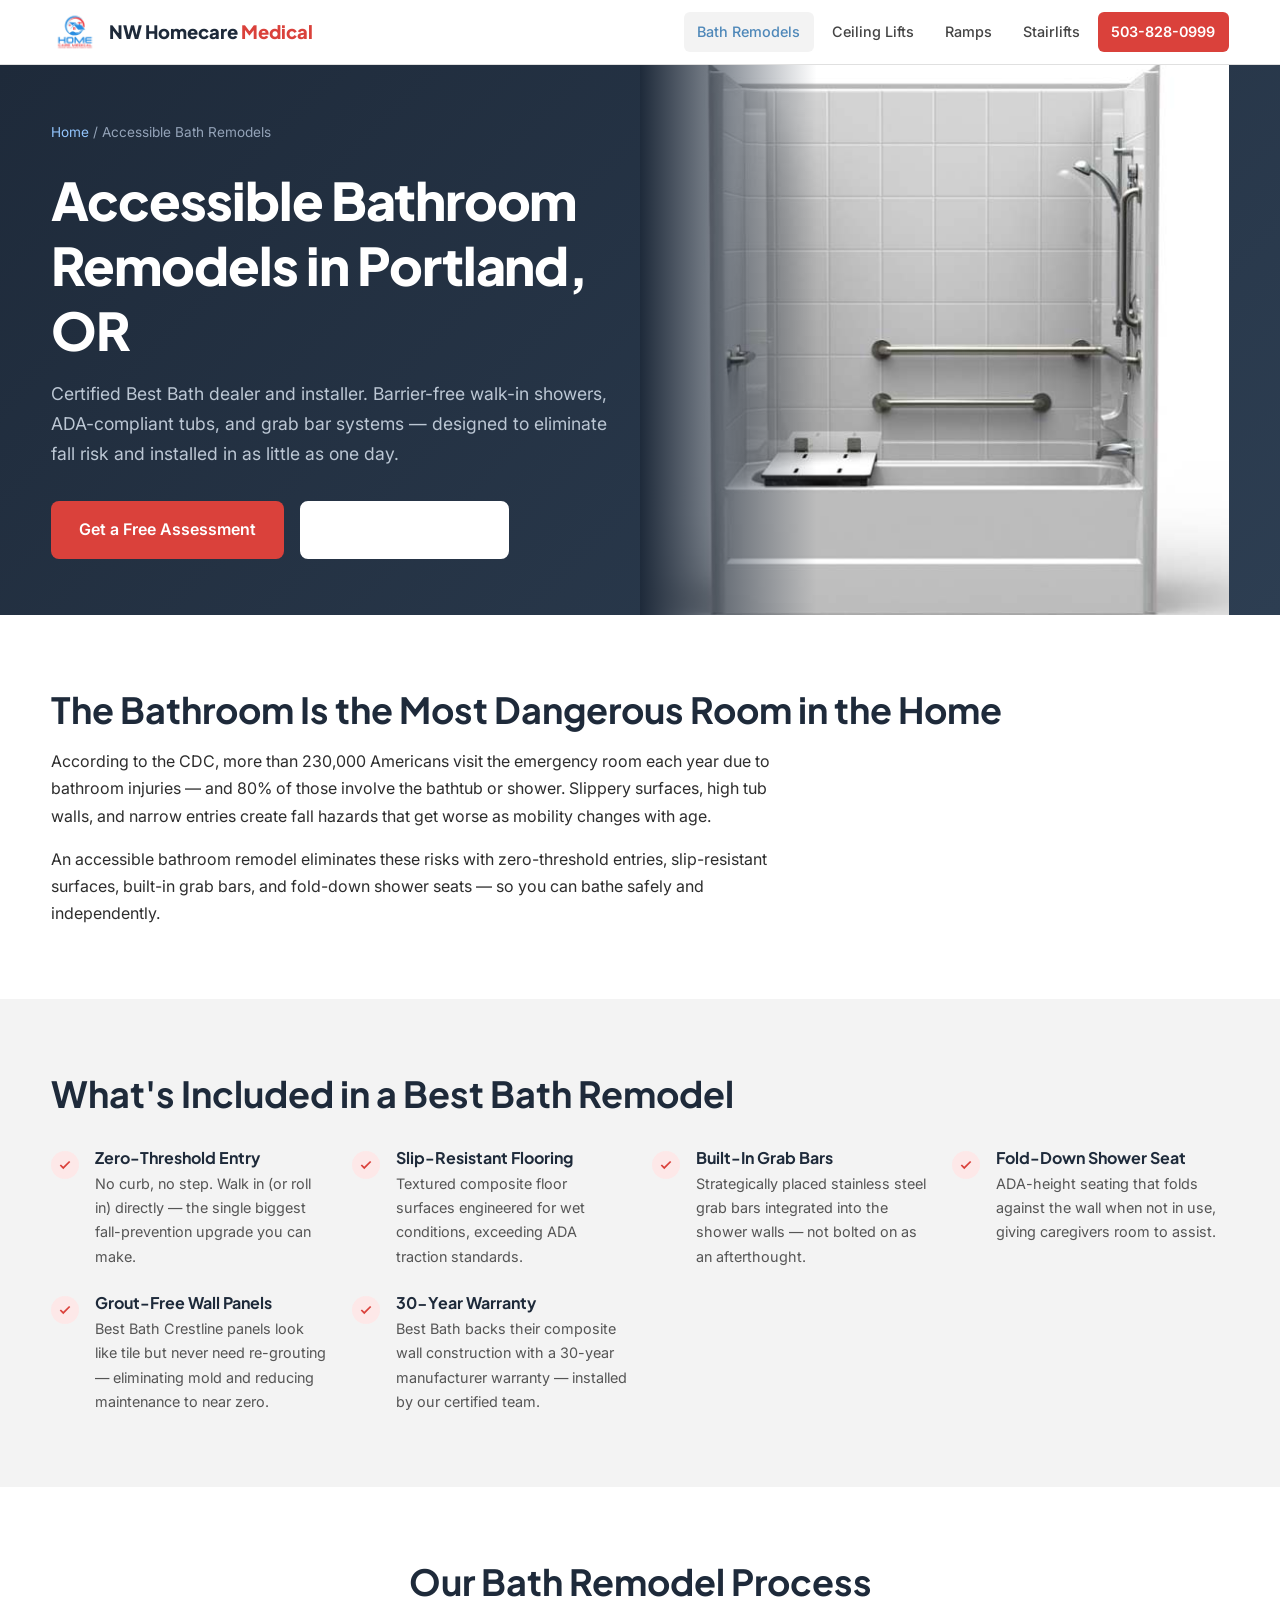
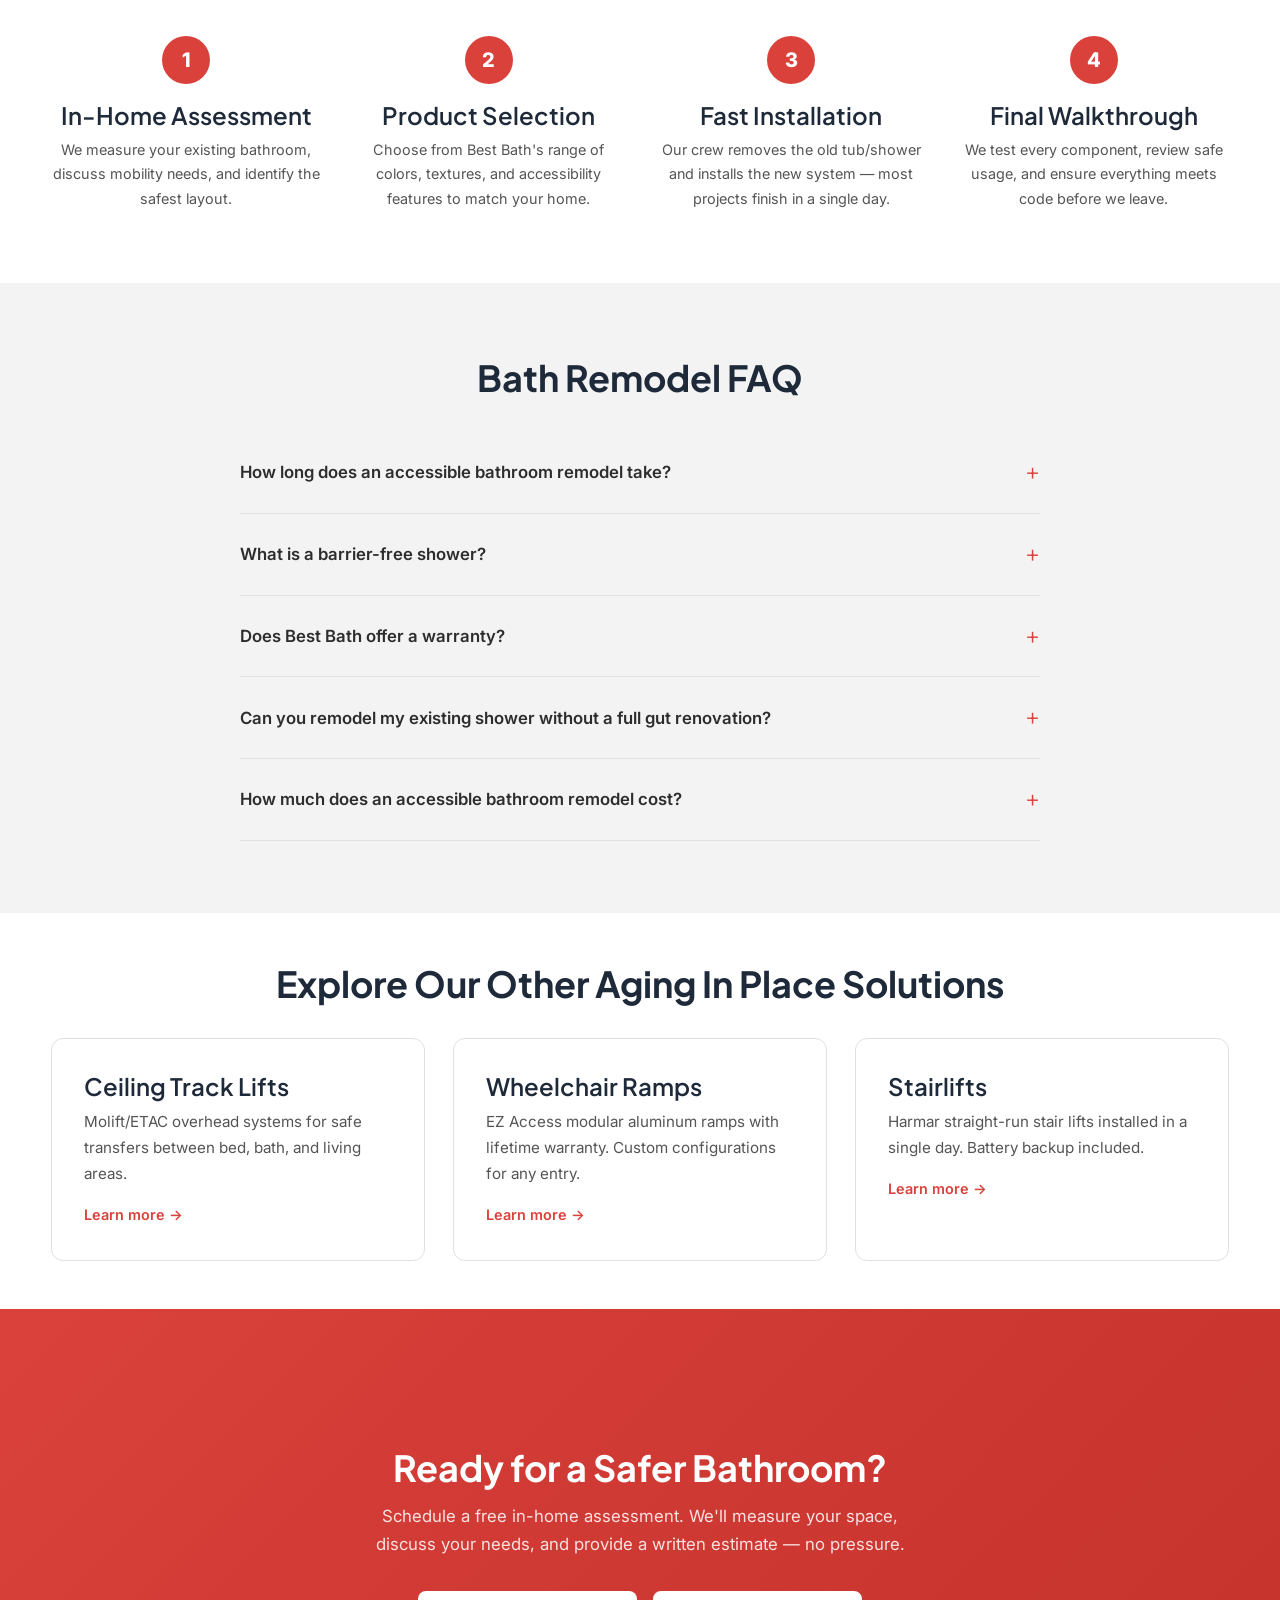
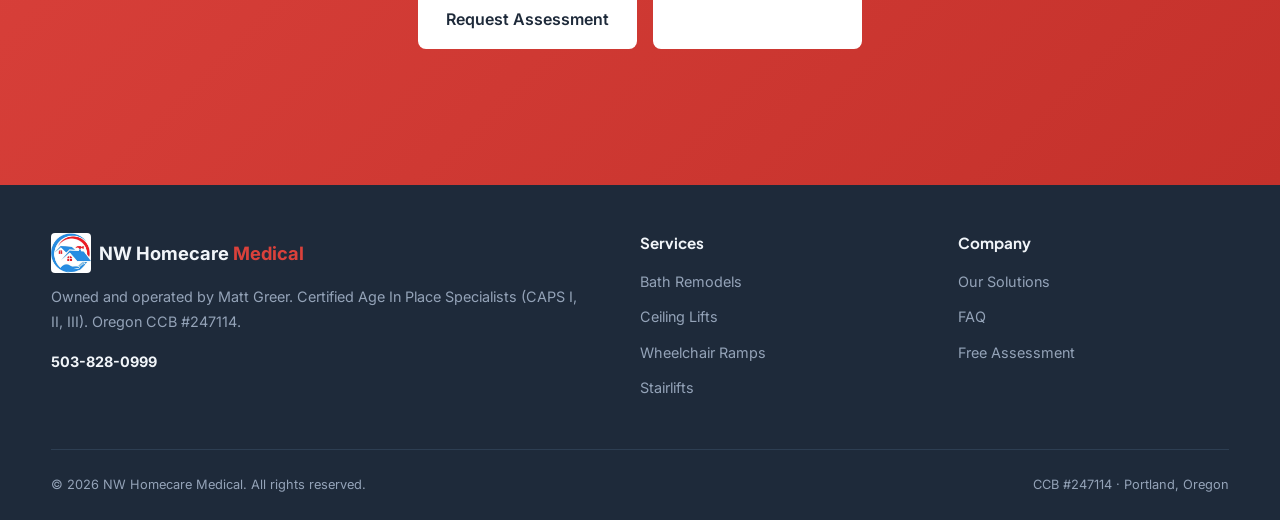
==== commit 5f9f1432: "Add product photos and brand logos from existing site - Downloaded all images from nwhomecaremed.com" ====
--- a/bath-remodel/index.html
+++ b/bath-remodel/index.html
@@ -97,14 +97,19 @@
 </header>
 
 <!-- HERO -->
-<section class="service-hero">
-    <div class="container">
-        <div class="breadcrumb"><a href="/">Home</a> / Accessible Bath Remodels</div>
-        <h1>Accessible Bathroom Remodels in Portland, OR</h1>
-        <p>Certified Best Bath dealer and installer. Barrier-free walk-in showers, ADA-compliant tubs, and grab bar systems — designed to eliminate fall risk and installed in as little as one day.</p>
-        <div class="btn-group mt-2" style="justify-content:flex-start">
-            <a href="/#contact" class="btn btn-primary">Get a Free Assessment</a>
-            <a href="tel:5038280999" class="btn btn-secondary" style="border-color:#fff;color:#fff">Call 503-828-0999</a>
+<section class="service-hero service-hero--img">
+    <div class="container">
+        <div class="hero-split">
+            <div class="hero-content">
+                <div class="breadcrumb"><a href="/">Home</a> / Accessible Bath Remodels</div>
+                <h1>Accessible Bathroom Remodels in Portland, OR</h1>
+                <p>Certified Best Bath dealer and installer. Barrier-free walk-in showers, ADA-compliant tubs, and grab bar systems — designed to eliminate fall risk and installed in as little as one day.</p>
+                <div class="btn-group mt-2" style="justify-content:flex-start">
+                    <a href="/#contact" class="btn btn-primary">Get a Free Assessment</a>
+                    <a href="tel:5038280999" class="btn btn-secondary" style="border-color:#fff;color:#fff">Call 503-828-0999</a>
+                </div>
+            </div>
+            <div class="hero-image" style="background-image:url('/assets/images/bath-remodel.jpg')"></div>
         </div>
     </div>
 </section>
--- a/assets/css/main.css
+++ b/assets/css/main.css
@@ -166,6 +166,45 @@
 .mb-1{margin-bottom:1rem}.mb-2{margin-bottom:2rem}
 .visually-hidden{position:absolute;width:1px;height:1px;overflow:hidden;clip:rect(0,0,0,0);white-space:nowrap}
 
+/* ── Image Cards ─────────────────────────────────────── */
+.card-img{border-radius:12px;overflow:hidden;border:1px solid #e0e0e0;transition:all .3s;display:flex;flex-direction:column;text-decoration:none;color:inherit}
+.card-img:hover{border-color:#DA413B;box-shadow:0 8px 24px rgba(218,65,59,.1);transform:translateY(-2px)}
+.card-img-photo{height:200px;background-size:cover;background-position:center;position:relative}
+.card-img-photo::after{content:'';position:absolute;inset:0;background:linear-gradient(to top,rgba(0,0,0,.35) 0%,transparent 50%)}
+.card-img-body{padding:1.5rem;background:#fff;flex:1}
+.card-img-body h3{margin-bottom:.4rem}
+.card-img-body p{color:#555;font-size:.9rem}
+.card-img-body .card-link{display:inline-flex;align-items:center;gap:.35rem;margin-top:.75rem;font-weight:600;font-size:.9rem;color:#DA413B}
+
+/* ── Service Hero with Image ─────────────────────────── */
+.service-hero--img{position:relative;overflow:hidden;padding:0}
+.service-hero--img .hero-split{display:grid;grid-template-columns:1fr 1fr;min-height:380px}
+.service-hero--img .hero-content{padding:3.5rem 2rem 3.5rem 0;display:flex;flex-direction:column;justify-content:center}
+.service-hero--img .hero-image{background-size:cover;background-position:center;position:relative}
+.service-hero--img .hero-image::before{content:'';position:absolute;inset:0;background:linear-gradient(to right,#1e2a3a 0%,transparent 30%)}
+
+@media(max-width:768px){
+  .service-hero--img .hero-split{grid-template-columns:1fr}
+  .service-hero--img .hero-content{padding:3rem 0 1.5rem}
+  .service-hero--img .hero-image{height:220px;order:-1}
+  .service-hero--img .hero-image::before{background:linear-gradient(to top,#1e2a3a 0%,transparent 50%)}
+  .card-img-photo{height:160px}
+}
+
+/* ── Brand Logos Bar ─────────────────────────────────── */
+.brand-bar{padding:2.5rem 0}
+.brand-bar h3{text-align:center;color:#888;font-weight:500;font-size:.85rem;text-transform:uppercase;letter-spacing:.1em;margin-bottom:1.5rem}
+.brand-logos{display:flex;flex-wrap:wrap;justify-content:center;align-items:center;gap:2.5rem}
+.brand-logos img{height:36px;width:auto;opacity:.7;filter:grayscale(100%);transition:all .3s}
+.brand-logos img:hover{opacity:1;filter:grayscale(0%)}
+.brand-bar--dark .brand-logos img{filter:brightness(0) invert(1);opacity:.6}
+.brand-bar--dark .brand-logos img:hover{opacity:1}
+
+@media(max-width:768px){
+  .brand-logos{gap:1.5rem}
+  .brand-logos img{height:28px}
+}
+
 /* ── Cross-link Banner ───────────────────────────────── */
 .cross-links{padding:3rem 0}
 .cross-links h2{text-align:center;margin-bottom:2rem}
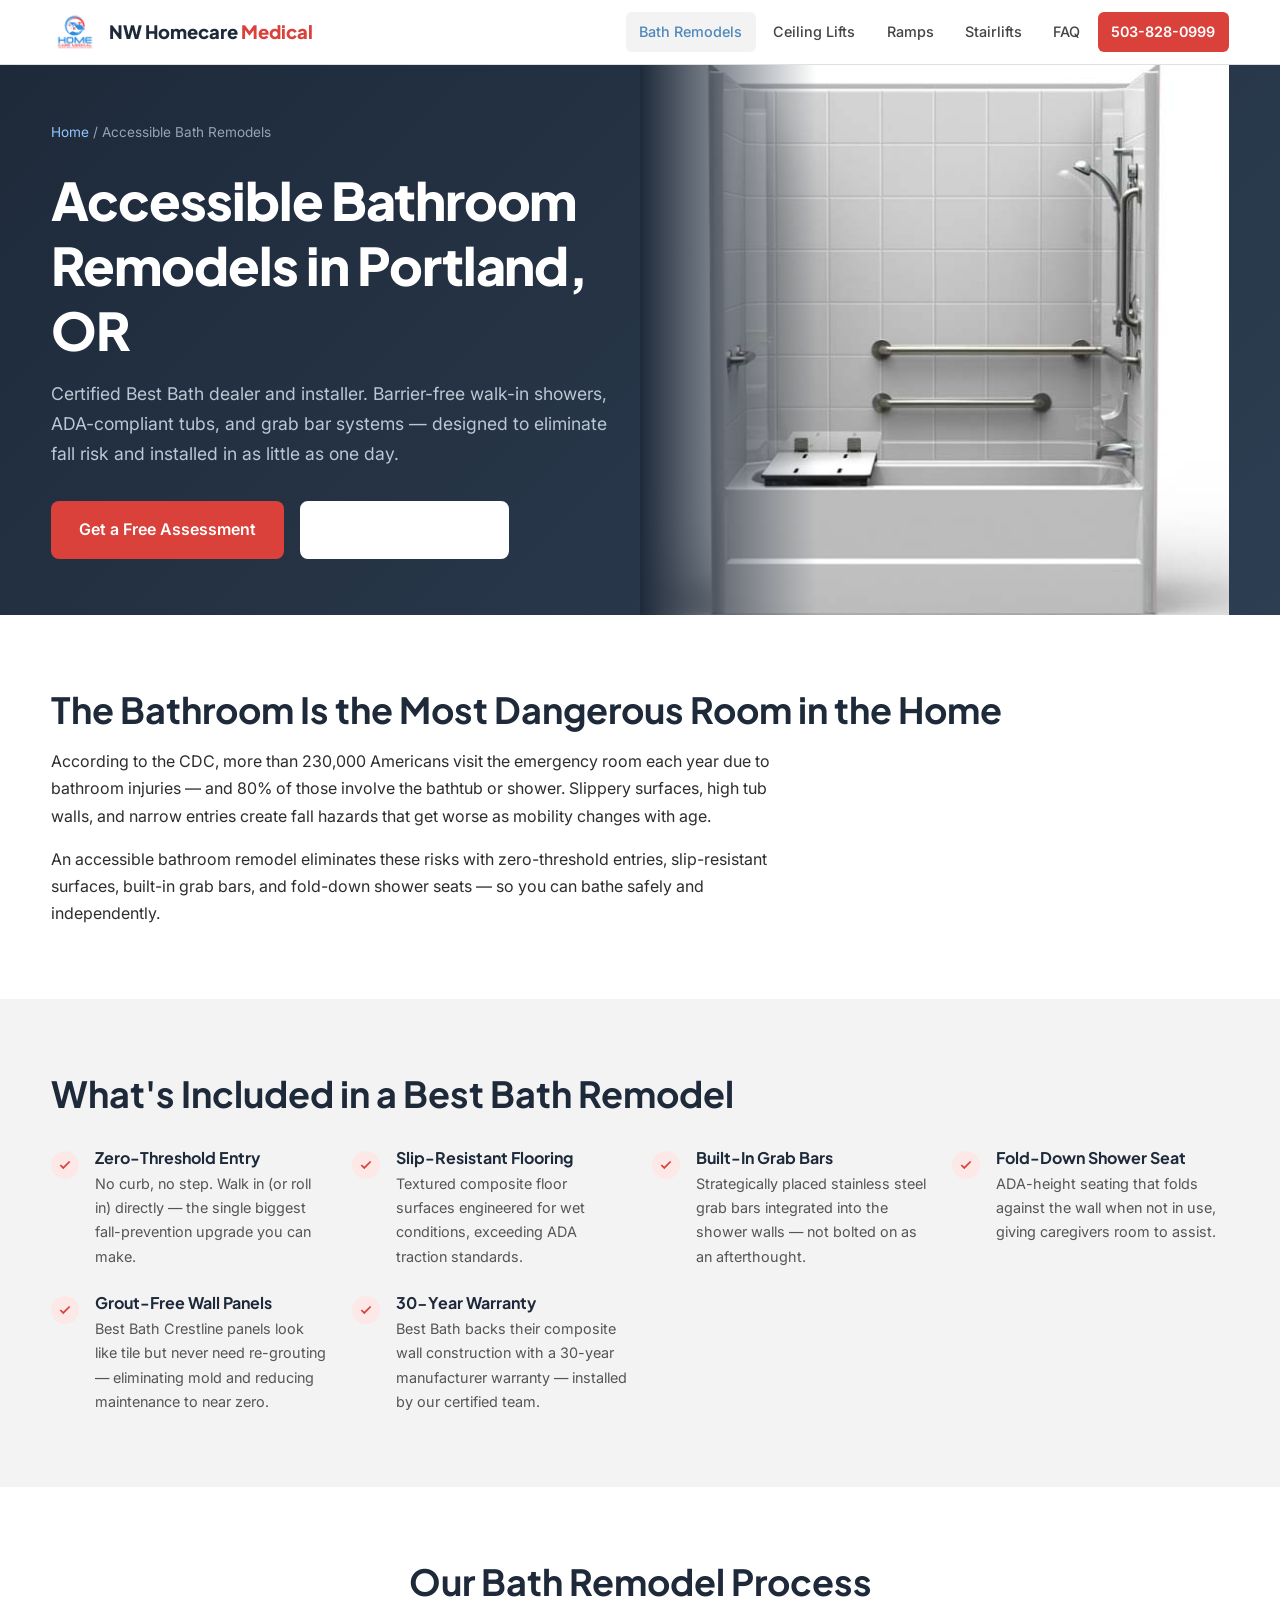
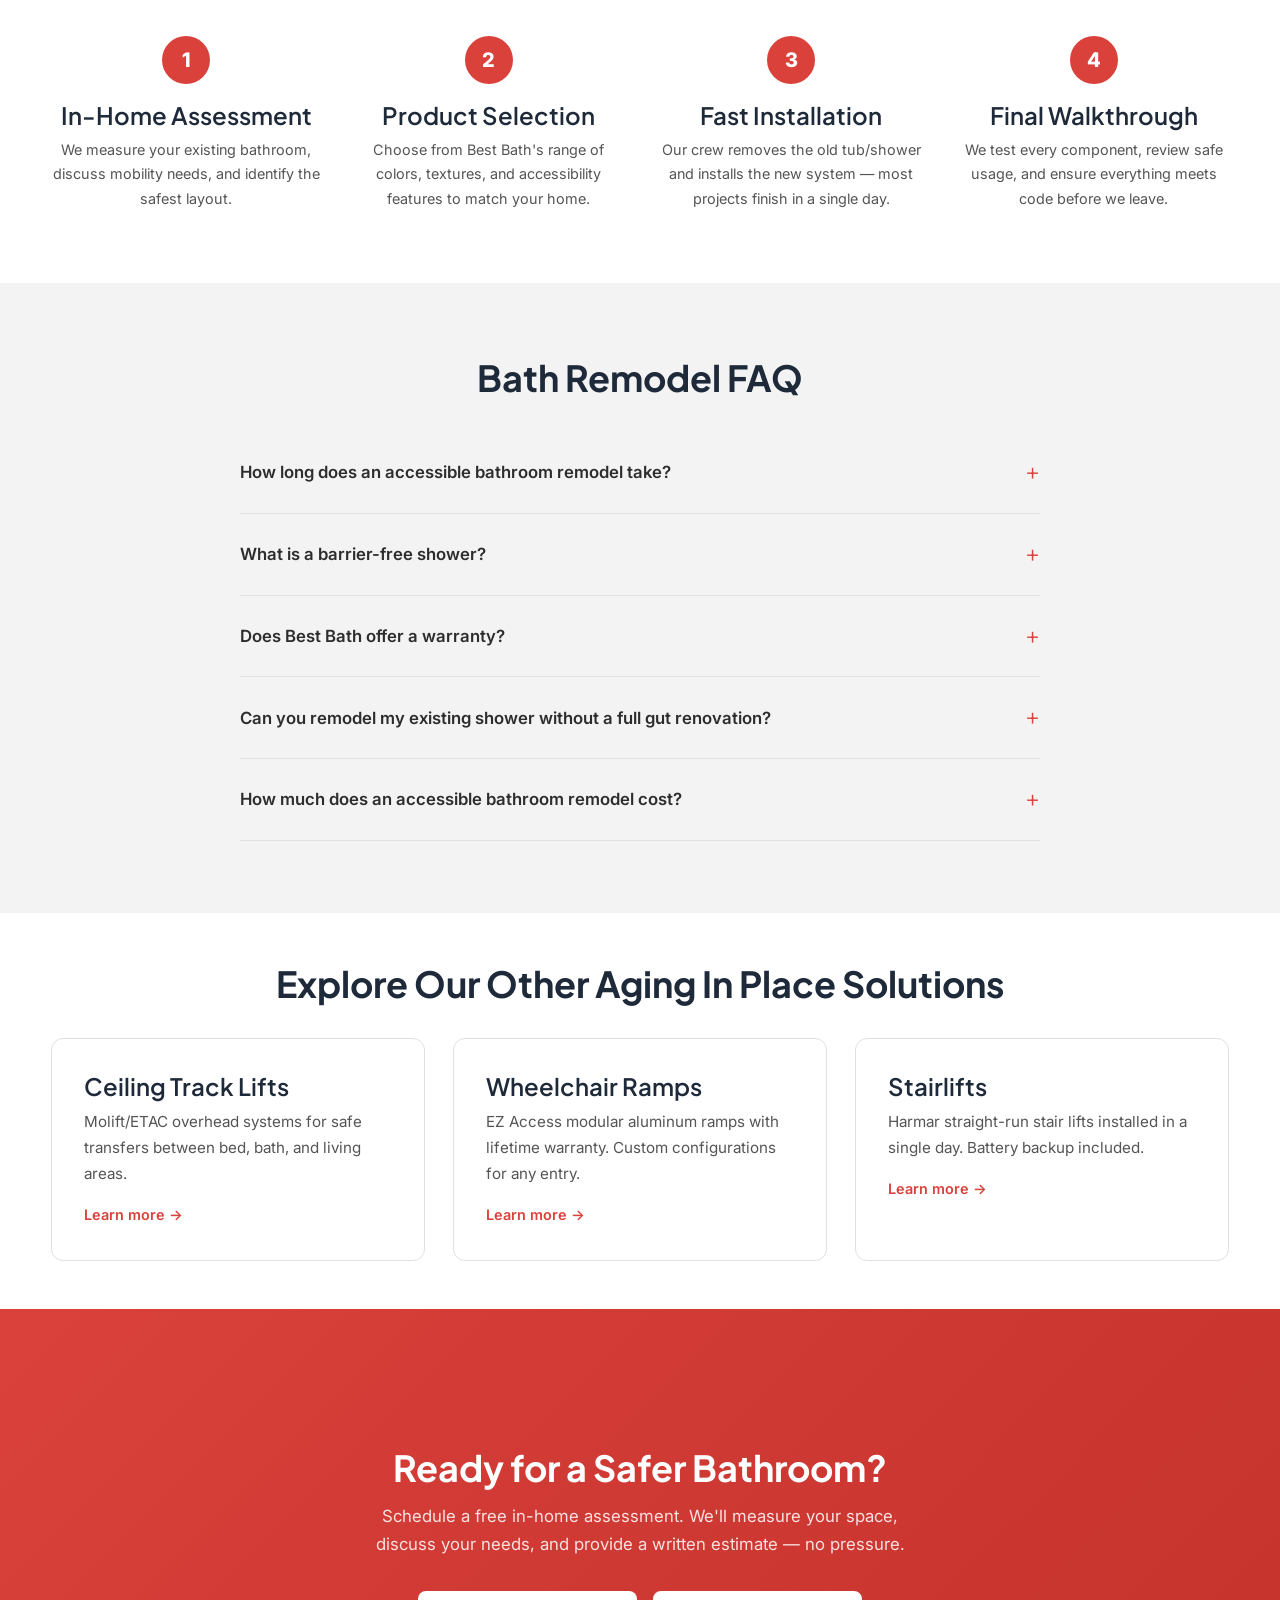
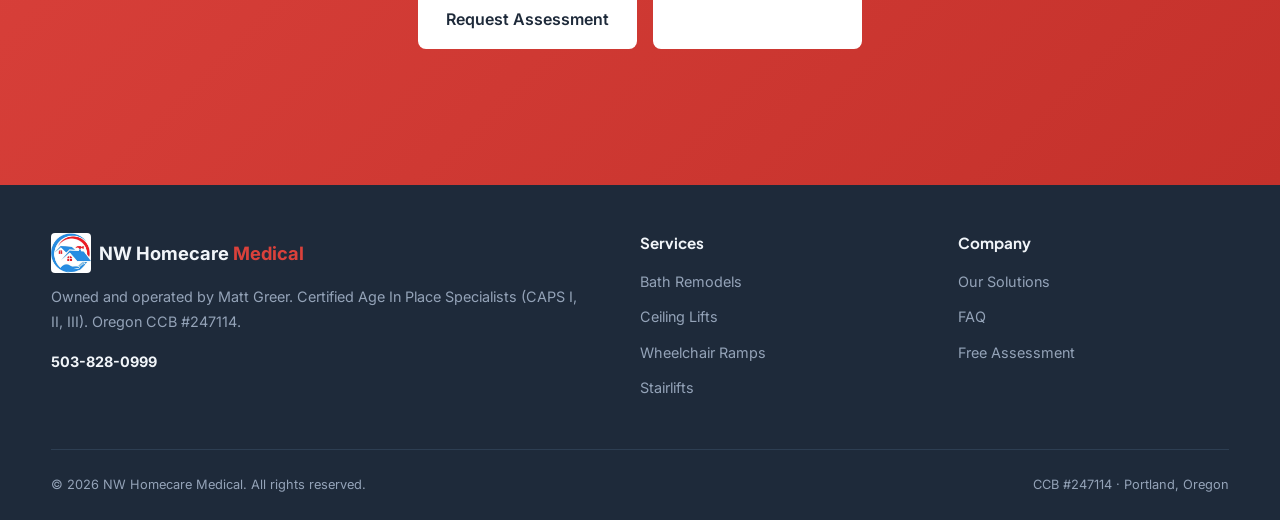
==== commit 332c5806: "Add comprehensive FAQ page with 40+ categorized questions New /faq/ page with 8 categories: - Genera" ====
--- a/bath-remodel/index.html
+++ b/bath-remodel/index.html
@@ -91,6 +91,7 @@
             <a href="/overhead-lifts/">Ceiling Lifts</a>
             <a href="/wheelchair-ramps/">Ramps</a>
             <a href="/stairlifts/">Stairlifts</a>
+            <a href="/faq/">FAQ</a>
             <a href="tel:5038280999" class="nav-cta">503-828-0999</a>
         </nav>
     </div>
@@ -289,7 +290,7 @@
                 <h4>Company</h4>
                 <ul>
                     <li><a href="/#services">Our Solutions</a></li>
-                    <li><a href="/#faq">FAQ</a></li>
+                    <li><a href="/faq/">FAQ</a></li>
                     <li><a href="/#contact">Free Assessment</a></li>
                 </ul>
             </div>
